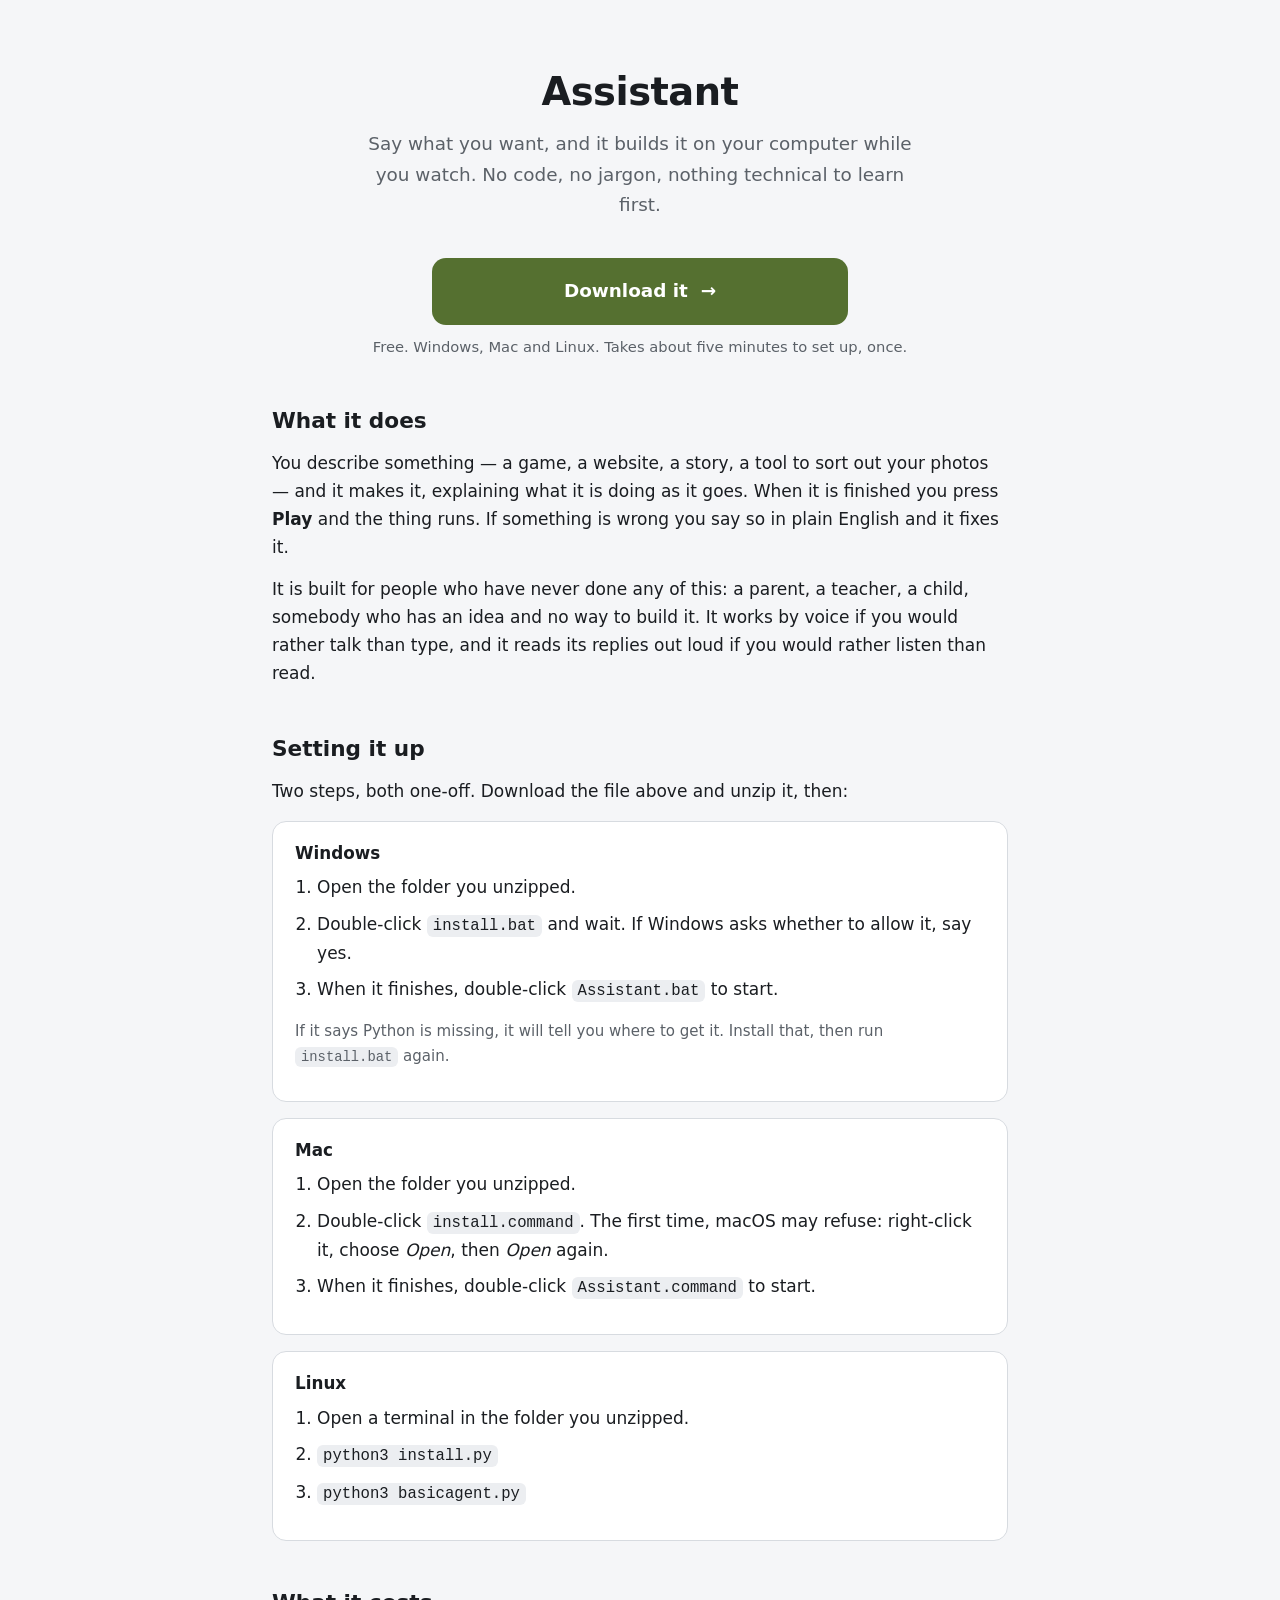
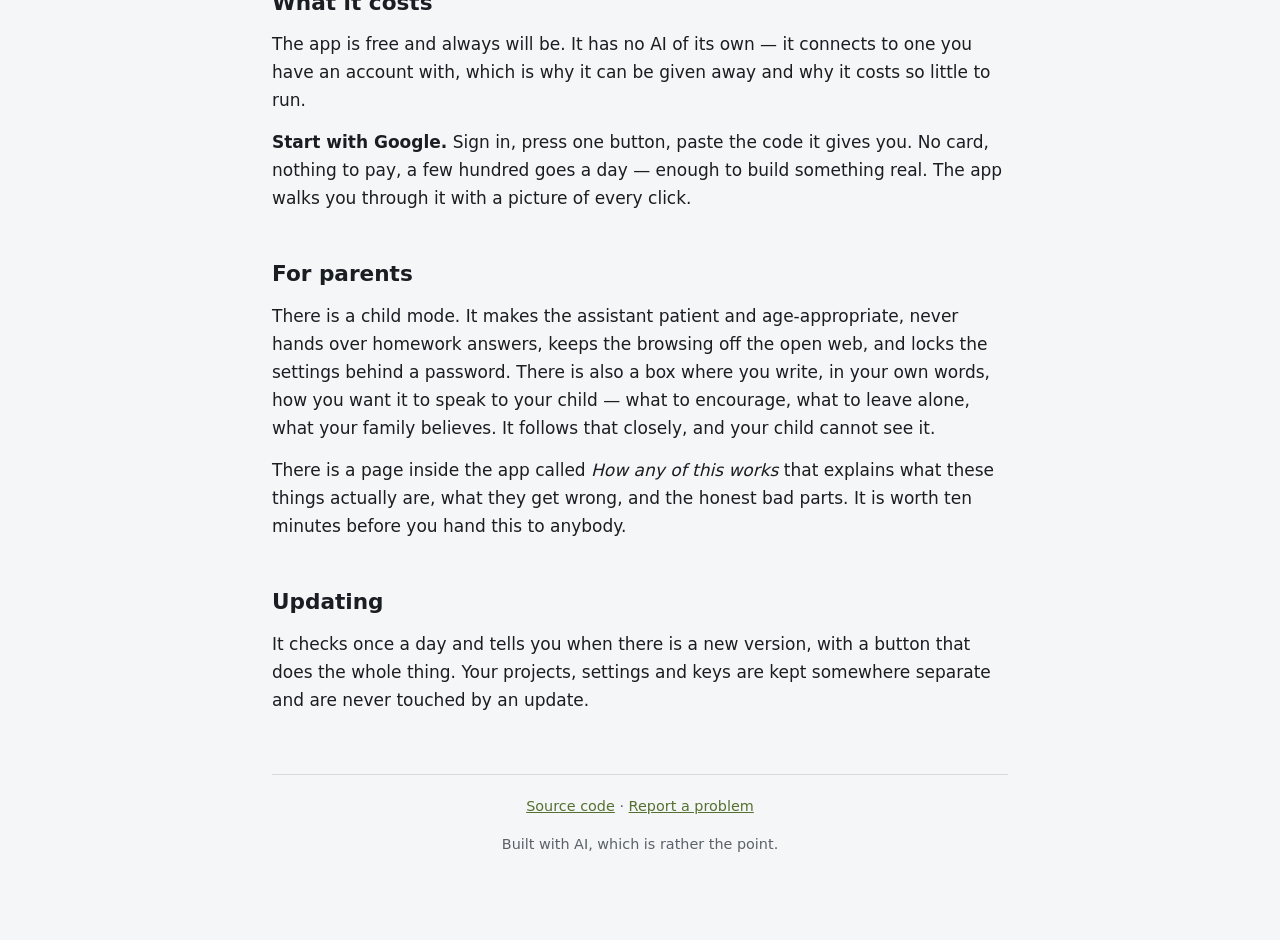
==== docs/index.html @ 83207777 "A release pipeline, and an update anybody can do You are about to hand this to families who cannot d" ====
<!doctype html>
<html lang="en">
<head>
<meta charset="utf-8">
<meta name="viewport" content="width=device-width, initial-scale=1">
<title>Assistant — build things by asking</title>
<meta name="description" content="Describe what you want and an AI builds it on your computer. Free to start, made for people who have never written code.">
<style>
  /* One file, no build step, nothing fetched from anywhere else. This page has
     to work on a school laptop behind a filter and on a phone in a car park. */
  :root {
    --bg: #17191c; --card: #22252a; --text: #e8eaed; --dim: #a2a9b0;
    --accent: #9cb24b; --edge: #3a3f46;
  }
  * { box-sizing: border-box; }
  body {
    margin: 0; padding: 0 20px 80px;
    background: var(--bg); color: var(--text);
    font: 17px/1.65 system-ui, -apple-system, "Segoe UI", Roboto, sans-serif;
  }
  .wrap { max-width: 46rem; margin: 0 auto; }
  header { padding: 60px 0 10px; text-align: center; }
  h1 { margin: 0 0 6px; font-size: 2.4rem; letter-spacing: -0.5px; }
  .tag { margin: 0 auto; max-width: 34rem; color: var(--dim); font-size: 1.15rem; }
  h2 { margin: 44px 0 10px; font-size: 1.35rem; }
  h3 { margin: 22px 0 6px; font-size: 1.05rem; }
  p { margin: 0 0 14px; }
  ol, ul { margin: 0 0 14px; padding-left: 1.3em; }
  li { margin-bottom: 8px; }
  a { color: var(--accent); }
  .get {
    display: block; margin: 28px auto 10px; max-width: 26rem;
    padding: 18px 24px; border-radius: 14px;
    background: var(--accent); color: #17191c;
    font-size: 1.15rem; font-weight: 700; text-align: center; text-decoration: none;
  }
  .get:hover { filter: brightness(1.08); }
  .under { text-align: center; color: var(--dim); font-size: 0.92rem; }
  .card {
    margin: 16px 0; padding: 18px 22px;
    border: 1px solid var(--edge); border-radius: 14px; background: var(--card);
  }
  .card h3 { margin-top: 0; }
  code {
    padding: 2px 6px; border-radius: 6px;
    background: #14161a; font-size: 0.92em;
  }
  .quiet { color: var(--dim); font-size: 0.94rem; }
  footer { margin-top: 60px; padding-top: 20px; border-top: 1px solid var(--edge);
           color: var(--dim); font-size: 0.9rem; text-align: center; }
  @media (prefers-color-scheme: light) {
    :root { --bg: #f5f6f8; --card: #fff; --text: #1a1d21; --dim: #5b6168;
            --accent: #557030; --edge: #d7dbe0; }
    .get { color: #fff; }
    code { background: #eceef1; }
  }
</style>
</head>
<body>
<div class="wrap">

<header>
  <h1>Assistant</h1>
  <p class="tag">Say what you want, and it builds it on your computer while you
  watch. No code, no jargon, nothing technical to learn first.</p>
</header>

<a class="get" href="https://github.com/Tristan367/basicagent/releases/latest">
  Download it &nbsp;&rarr;
</a>
<p class="under">Free. Windows, Mac and Linux. Takes about five minutes to set up,
once.</p>

<h2>What it does</h2>
<p>You describe something — a game, a website, a story, a tool to sort out your
photos — and it makes it, explaining what it is doing as it goes. When it is
finished you press <strong>Play</strong> and the thing runs. If something is
wrong you say so in plain English and it fixes it.</p>
<p>It is built for people who have never done any of this: a parent, a teacher,
a child, somebody who has an idea and no way to build it. It works by voice if
you would rather talk than type, and it reads its replies out loud if you would
rather listen than read.</p>

<h2>Setting it up</h2>
<p>Two steps, both one-off. Download the file above and unzip it, then:</p>

<div class="card">
  <h3>Windows</h3>
  <ol>
    <li>Open the folder you unzipped.</li>
    <li>Double-click <code>install.bat</code> and wait. If Windows asks whether
      to allow it, say yes.</li>
    <li>When it finishes, double-click <code>Assistant.bat</code> to start.</li>
  </ol>
  <p class="quiet">If it says Python is missing, it will tell you where to get
  it. Install that, then run <code>install.bat</code> again.</p>
</div>

<div class="card">
  <h3>Mac</h3>
  <ol>
    <li>Open the folder you unzipped.</li>
    <li>Double-click <code>install.command</code>. The first time, macOS may
      refuse: right-click it, choose <em>Open</em>, then <em>Open</em> again.</li>
    <li>When it finishes, double-click <code>Assistant.command</code> to start.</li>
  </ol>
</div>

<div class="card">
  <h3>Linux</h3>
  <ol>
    <li>Open a terminal in the folder you unzipped.</li>
    <li><code>python3 install.py</code></li>
    <li><code>python3 basicagent.py</code></li>
  </ol>
</div>

<h2>What it costs</h2>
<p>The app is free and always will be. It has no AI of its own — it connects to
one you have an account with, which is why it can be given away and why it costs
so little to run.</p>
<p><strong>Start with Google.</strong> Sign in, press one button, paste the code
it gives you. No card, nothing to pay, a few hundred goes a day — enough to
build something real. The app walks you through it with a picture of every
click.</p>

<h2>For parents</h2>
<p>There is a child mode. It makes the assistant patient and age-appropriate,
never hands over homework answers, keeps the browsing off the open web, and
locks the settings behind a password. There is also a box where you write, in
your own words, how you want it to speak to your child — what to encourage,
what to leave alone, what your family believes. It follows that closely, and
your child cannot see it.</p>
<p>There is a page inside the app called <em>How any of this works</em> that
explains what these things actually are, what they get wrong, and the honest
bad parts. It is worth ten minutes before you hand this to anybody.</p>

<h2>Updating</h2>
<p>It checks once a day and tells you when there is a new version, with a button
that does the whole thing. Your projects, settings and keys are kept somewhere
separate and are never touched by an update.</p>

<footer>
  <p><a href="https://github.com/Tristan367/basicagent">Source code</a> ·
     <a href="https://github.com/Tristan367/basicagent/issues">Report a problem</a></p>
  <p>Built with AI, which is rather the point.</p>
</footer>

</div>
</body>
</html>
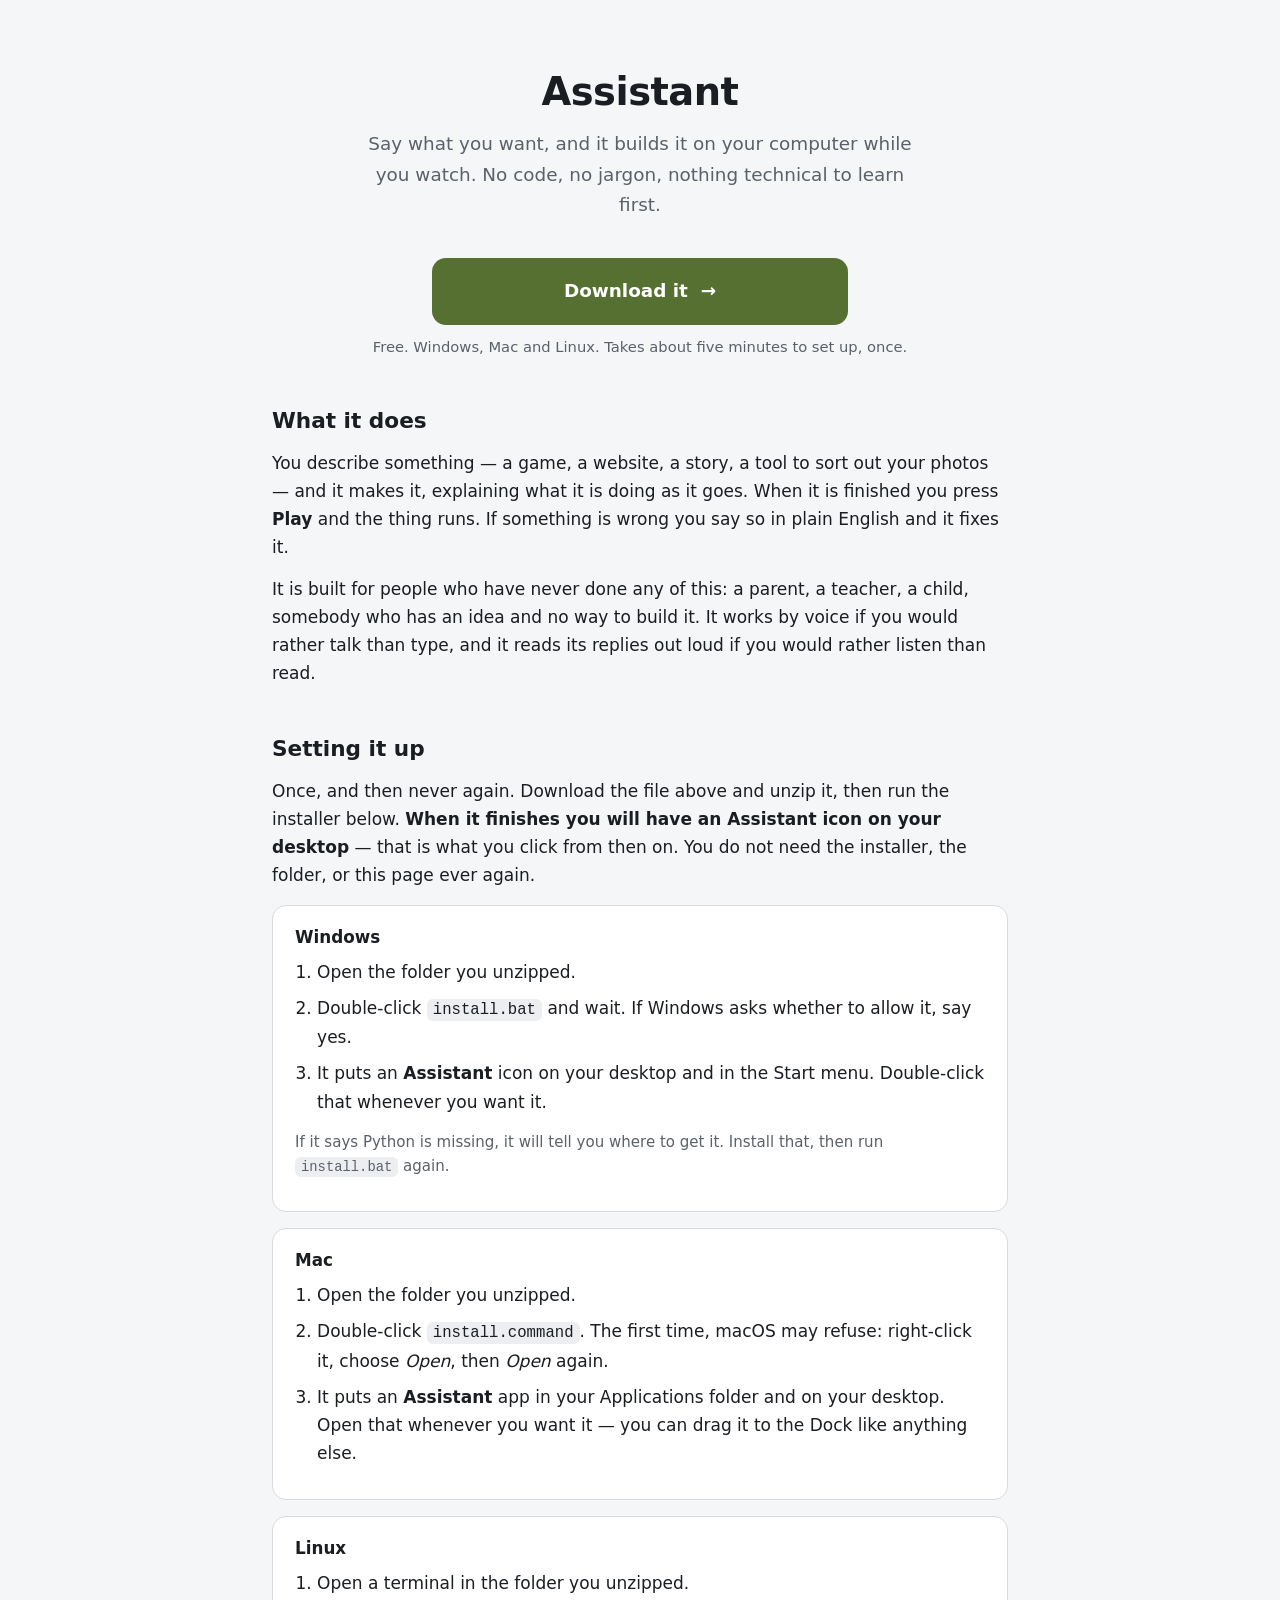
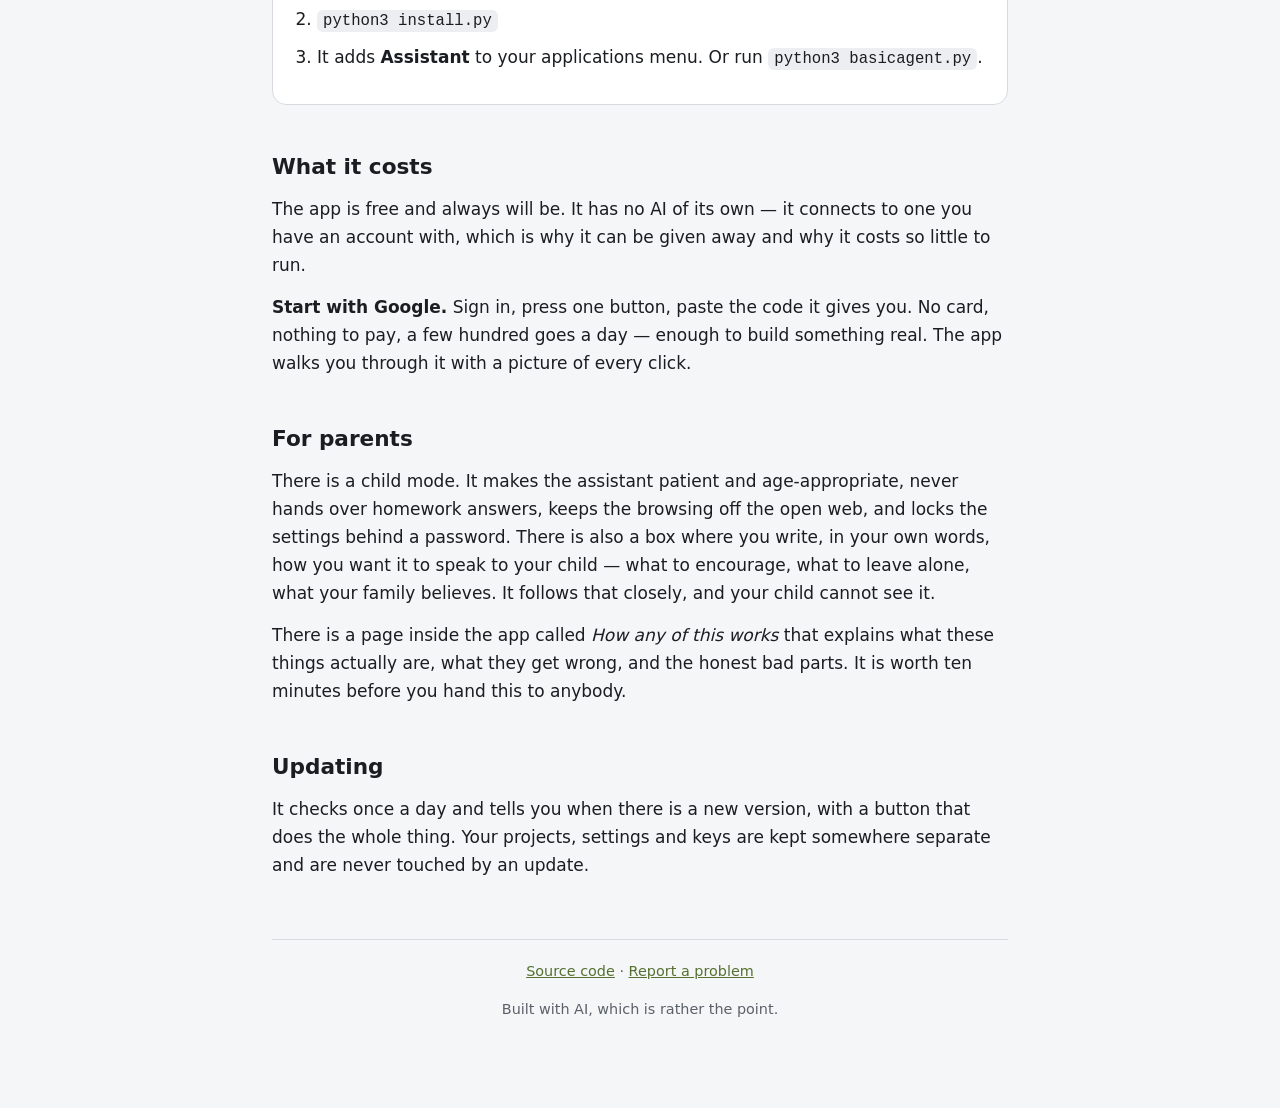
==== commit 8c4f3bf4: "Something to click, and Enter on Talk actually talks Enter on the microphone button submitted the fo" ====
--- a/docs/index.html
+++ b/docs/index.html
@@ -82,7 +82,10 @@
 rather listen than read.</p>
 
 <h2>Setting it up</h2>
-<p>Two steps, both one-off. Download the file above and unzip it, then:</p>
+<p>Once, and then never again. Download the file above and unzip it, then run
+the installer below. <strong>When it finishes you will have an Assistant icon on
+your desktop</strong> — that is what you click from then on. You do not need the
+installer, the folder, or this page ever again.</p>
 
 <div class="card">
   <h3>Windows</h3>
@@ -90,7 +93,8 @@
     <li>Open the folder you unzipped.</li>
     <li>Double-click <code>install.bat</code> and wait. If Windows asks whether
       to allow it, say yes.</li>
-    <li>When it finishes, double-click <code>Assistant.bat</code> to start.</li>
+    <li>It puts an <strong>Assistant</strong> icon on your desktop and in the
+      Start menu. Double-click that whenever you want it.</li>
   </ol>
   <p class="quiet">If it says Python is missing, it will tell you where to get
   it. Install that, then run <code>install.bat</code> again.</p>
@@ -102,7 +106,9 @@
     <li>Open the folder you unzipped.</li>
     <li>Double-click <code>install.command</code>. The first time, macOS may
       refuse: right-click it, choose <em>Open</em>, then <em>Open</em> again.</li>
-    <li>When it finishes, double-click <code>Assistant.command</code> to start.</li>
+    <li>It puts an <strong>Assistant</strong> app in your Applications folder
+      and on your desktop. Open that whenever you want it — you can drag it to
+      the Dock like anything else.</li>
   </ol>
 </div>
 
@@ -111,7 +117,8 @@
   <ol>
     <li>Open a terminal in the folder you unzipped.</li>
     <li><code>python3 install.py</code></li>
-    <li><code>python3 basicagent.py</code></li>
+    <li>It adds <strong>Assistant</strong> to your applications menu. Or run
+      <code>python3 basicagent.py</code>.</li>
   </ol>
 </div>
 
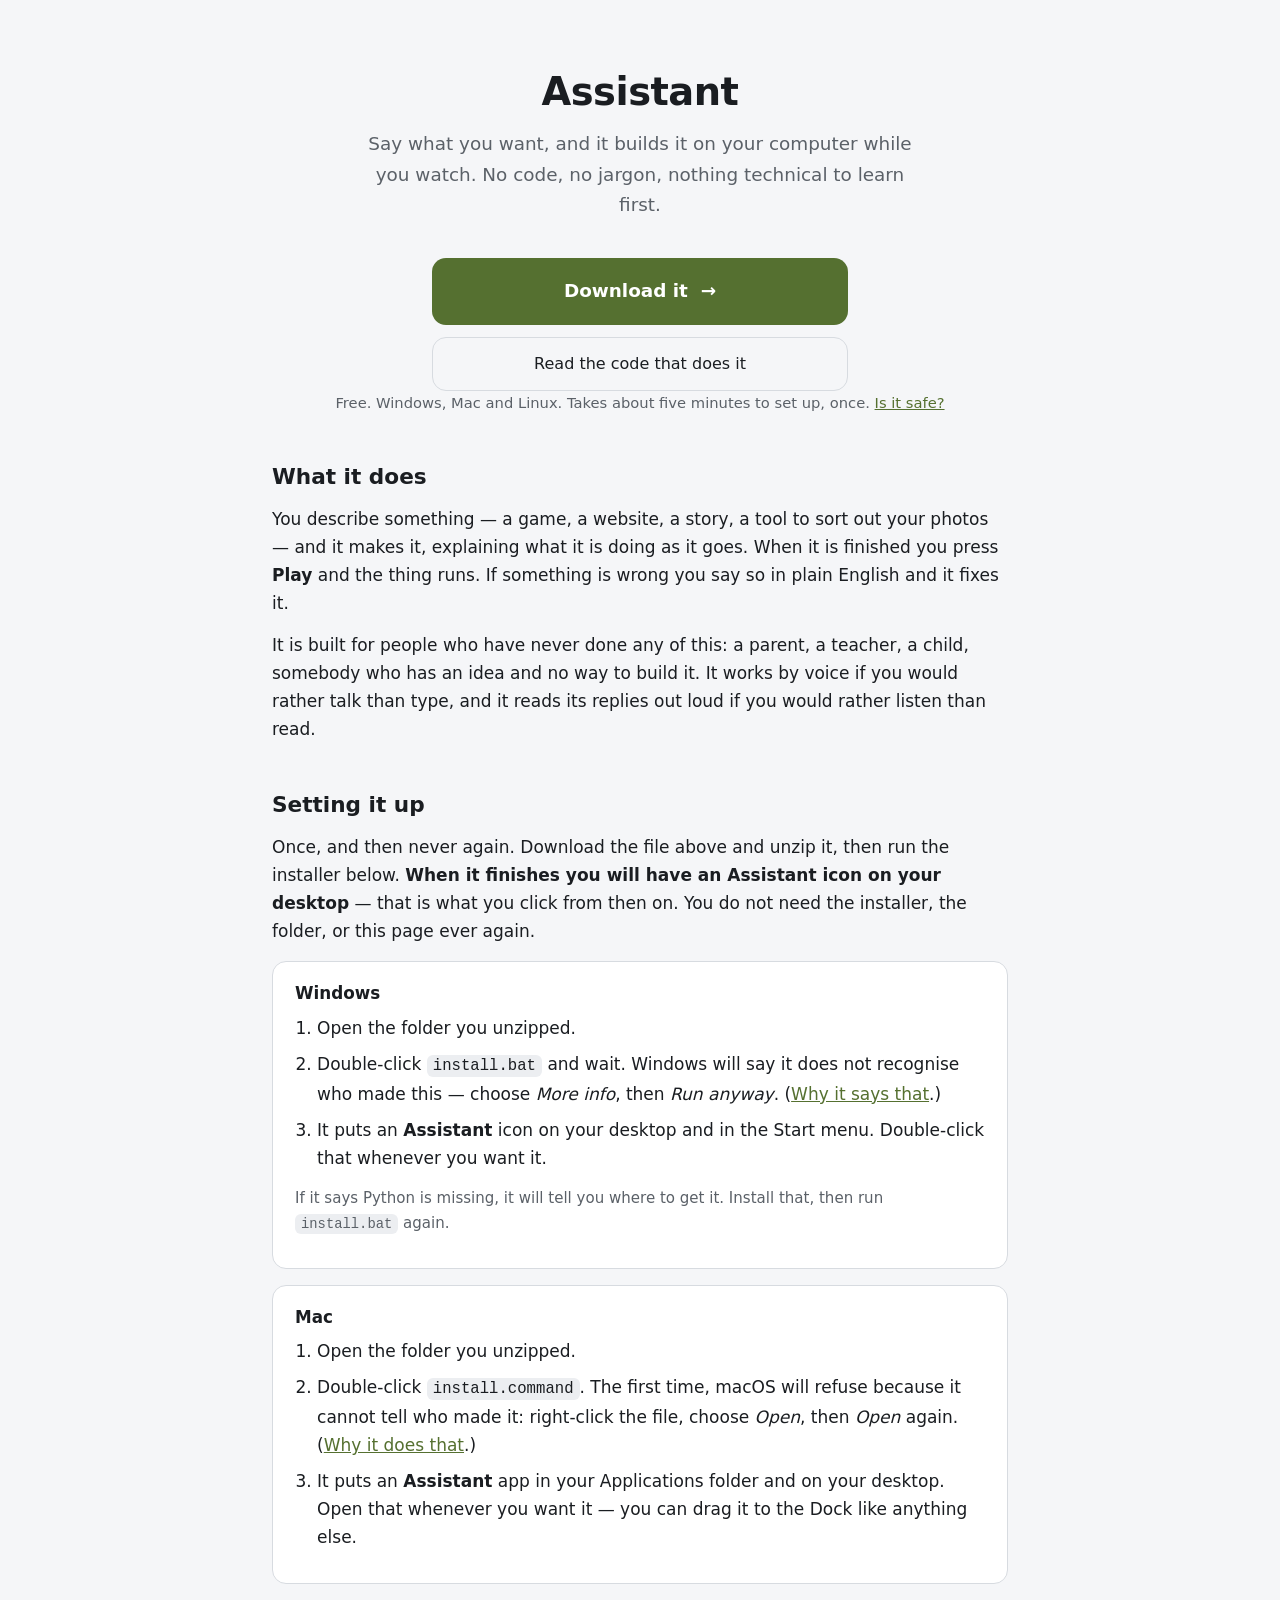
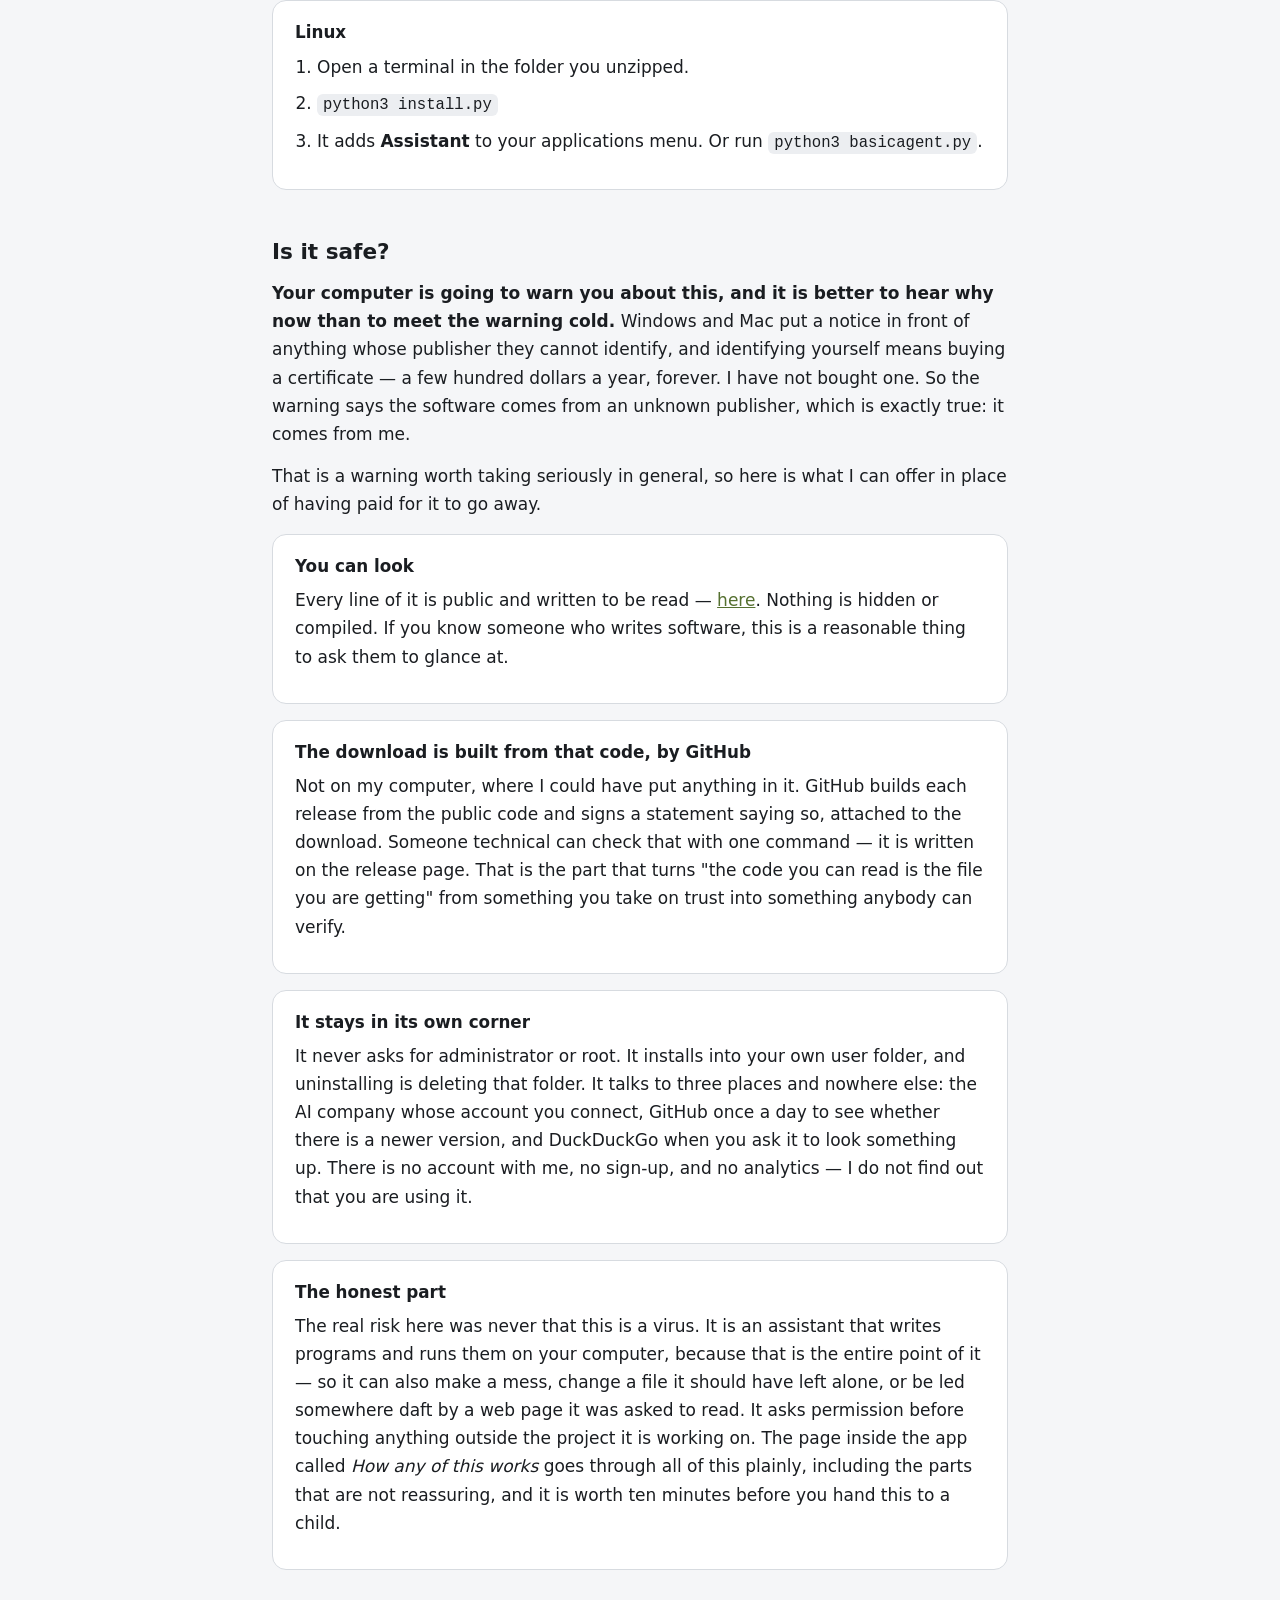
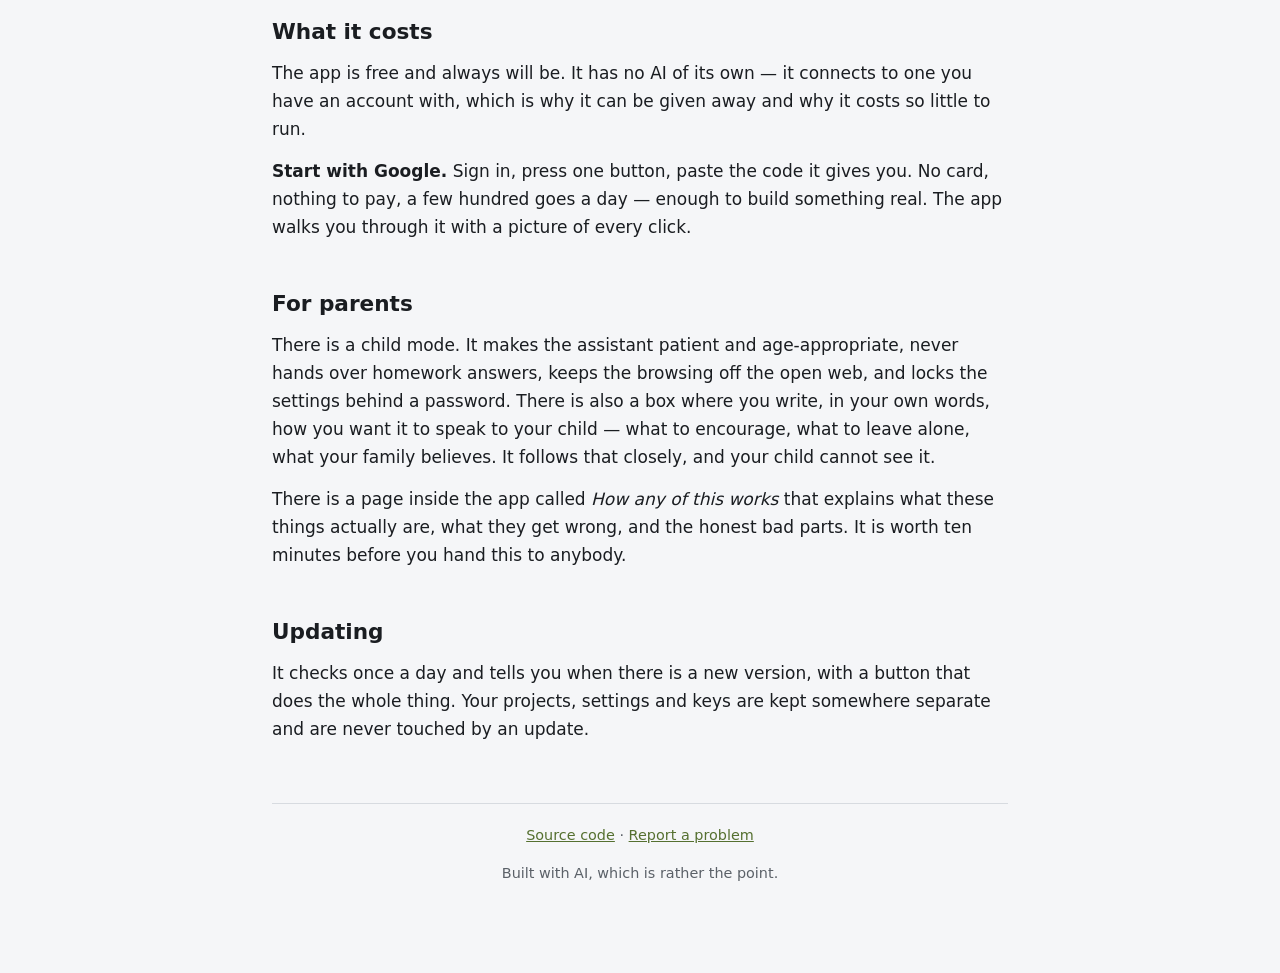
==== commit 7509b60e: "A way to check that the download is the code The download page now offers the source beside the down" ====
--- a/docs/index.html
+++ b/docs/index.html
@@ -35,6 +35,13 @@
     font-size: 1.15rem; font-weight: 700; text-align: center; text-decoration: none;
   }
   .get:hover { filter: brightness(1.08); }
+  .also {
+    display: block; margin: 12px auto 0; max-width: 26rem;
+    padding: 13px 24px; border-radius: 14px;
+    border: 1px solid var(--edge); background: none; color: var(--text);
+    font-size: 1rem; text-align: center; text-decoration: none;
+  }
+  .also:hover { border-color: var(--accent); }
   .under { text-align: center; color: var(--dim); font-size: 0.92rem; }
   .card {
     margin: 16px 0; padding: 18px 22px;
@@ -68,8 +75,11 @@
 <a class="get" href="https://github.com/Tristan367/basicagent/releases/latest">
   Download it &nbsp;&rarr;
 </a>
+<a class="also" href="https://github.com/Tristan367/basicagent">
+  Read the code that does it
+</a>
 <p class="under">Free. Windows, Mac and Linux. Takes about five minutes to set up,
-once.</p>
+once. <a href="#safe">Is it safe?</a></p>
 
 <h2>What it does</h2>
 <p>You describe something — a game, a website, a story, a tool to sort out your
@@ -91,8 +101,9 @@
   <h3>Windows</h3>
   <ol>
     <li>Open the folder you unzipped.</li>
-    <li>Double-click <code>install.bat</code> and wait. If Windows asks whether
-      to allow it, say yes.</li>
+    <li>Double-click <code>install.bat</code> and wait. Windows will say it does
+      not recognise who made this — choose <em>More info</em>, then <em>Run
+      anyway</em>. (<a href="#safe">Why it says that</a>.)</li>
     <li>It puts an <strong>Assistant</strong> icon on your desktop and in the
       Start menu. Double-click that whenever you want it.</li>
   </ol>
@@ -104,8 +115,10 @@
   <h3>Mac</h3>
   <ol>
     <li>Open the folder you unzipped.</li>
-    <li>Double-click <code>install.command</code>. The first time, macOS may
-      refuse: right-click it, choose <em>Open</em>, then <em>Open</em> again.</li>
+    <li>Double-click <code>install.command</code>. The first time, macOS will
+      refuse because it cannot tell who made it: right-click the file, choose
+      <em>Open</em>, then <em>Open</em> again. (<a href="#safe">Why it does
+      that</a>.)</li>
     <li>It puts an <strong>Assistant</strong> app in your Applications folder
       and on your desktop. Open that whenever you want it — you can drag it to
       the Dock like anything else.</li>
@@ -120,6 +133,56 @@
     <li>It adds <strong>Assistant</strong> to your applications menu. Or run
       <code>python3 basicagent.py</code>.</li>
   </ol>
+</div>
+
+<h2 id="safe">Is it safe?</h2>
+<p><strong>Your computer is going to warn you about this, and it is better to
+hear why now than to meet the warning cold.</strong> Windows and Mac put a
+notice in front of anything whose publisher they cannot identify, and
+identifying yourself means buying a certificate — a few hundred dollars a year,
+forever. I have not bought one. So the warning says the software comes from an
+unknown publisher, which is exactly true: it comes from me.</p>
+<p>That is a warning worth taking seriously in general, so here is what I can
+offer in place of having paid for it to go away.</p>
+
+<div class="card">
+  <h3>You can look</h3>
+  <p>Every line of it is public and written to be read —
+  <a href="https://github.com/Tristan367/basicagent">here</a>. Nothing is
+  hidden or compiled. If you know someone who writes software, this is a
+  reasonable thing to ask them to glance at.</p>
+</div>
+
+<div class="card">
+  <h3>The download is built from that code, by GitHub</h3>
+  <p>Not on my computer, where I could have put anything in it. GitHub builds
+  each release from the public code and signs a statement saying so, attached
+  to the download. Someone technical can check that with one command — it is
+  written on the release page. That is the part that turns "the code you can
+  read is the file you are getting" from something you take on trust into
+  something anybody can verify.</p>
+</div>
+
+<div class="card">
+  <h3>It stays in its own corner</h3>
+  <p>It never asks for administrator or root. It installs into your own user
+  folder, and uninstalling is deleting that folder. It talks to three places
+  and nowhere else: the AI company whose account you connect, GitHub once a day
+  to see whether there is a newer version, and DuckDuckGo when you ask it to
+  look something up. There is no account with me, no sign-up, and no
+  analytics — I do not find out that you are using it.</p>
+</div>
+
+<div class="card">
+  <h3>The honest part</h3>
+  <p>The real risk here was never that this is a virus. It is an assistant that
+  writes programs and runs them on your computer, because that is the entire
+  point of it — so it can also make a mess, change a file it should have left
+  alone, or be led somewhere daft by a web page it was asked to read. It asks
+  permission before touching anything outside the project it is working on. The
+  page inside the app called <em>How any of this works</em> goes through all of
+  this plainly, including the parts that are not reassuring, and it is worth ten
+  minutes before you hand this to a child.</p>
 </div>
 
 <h2>What it costs</h2>
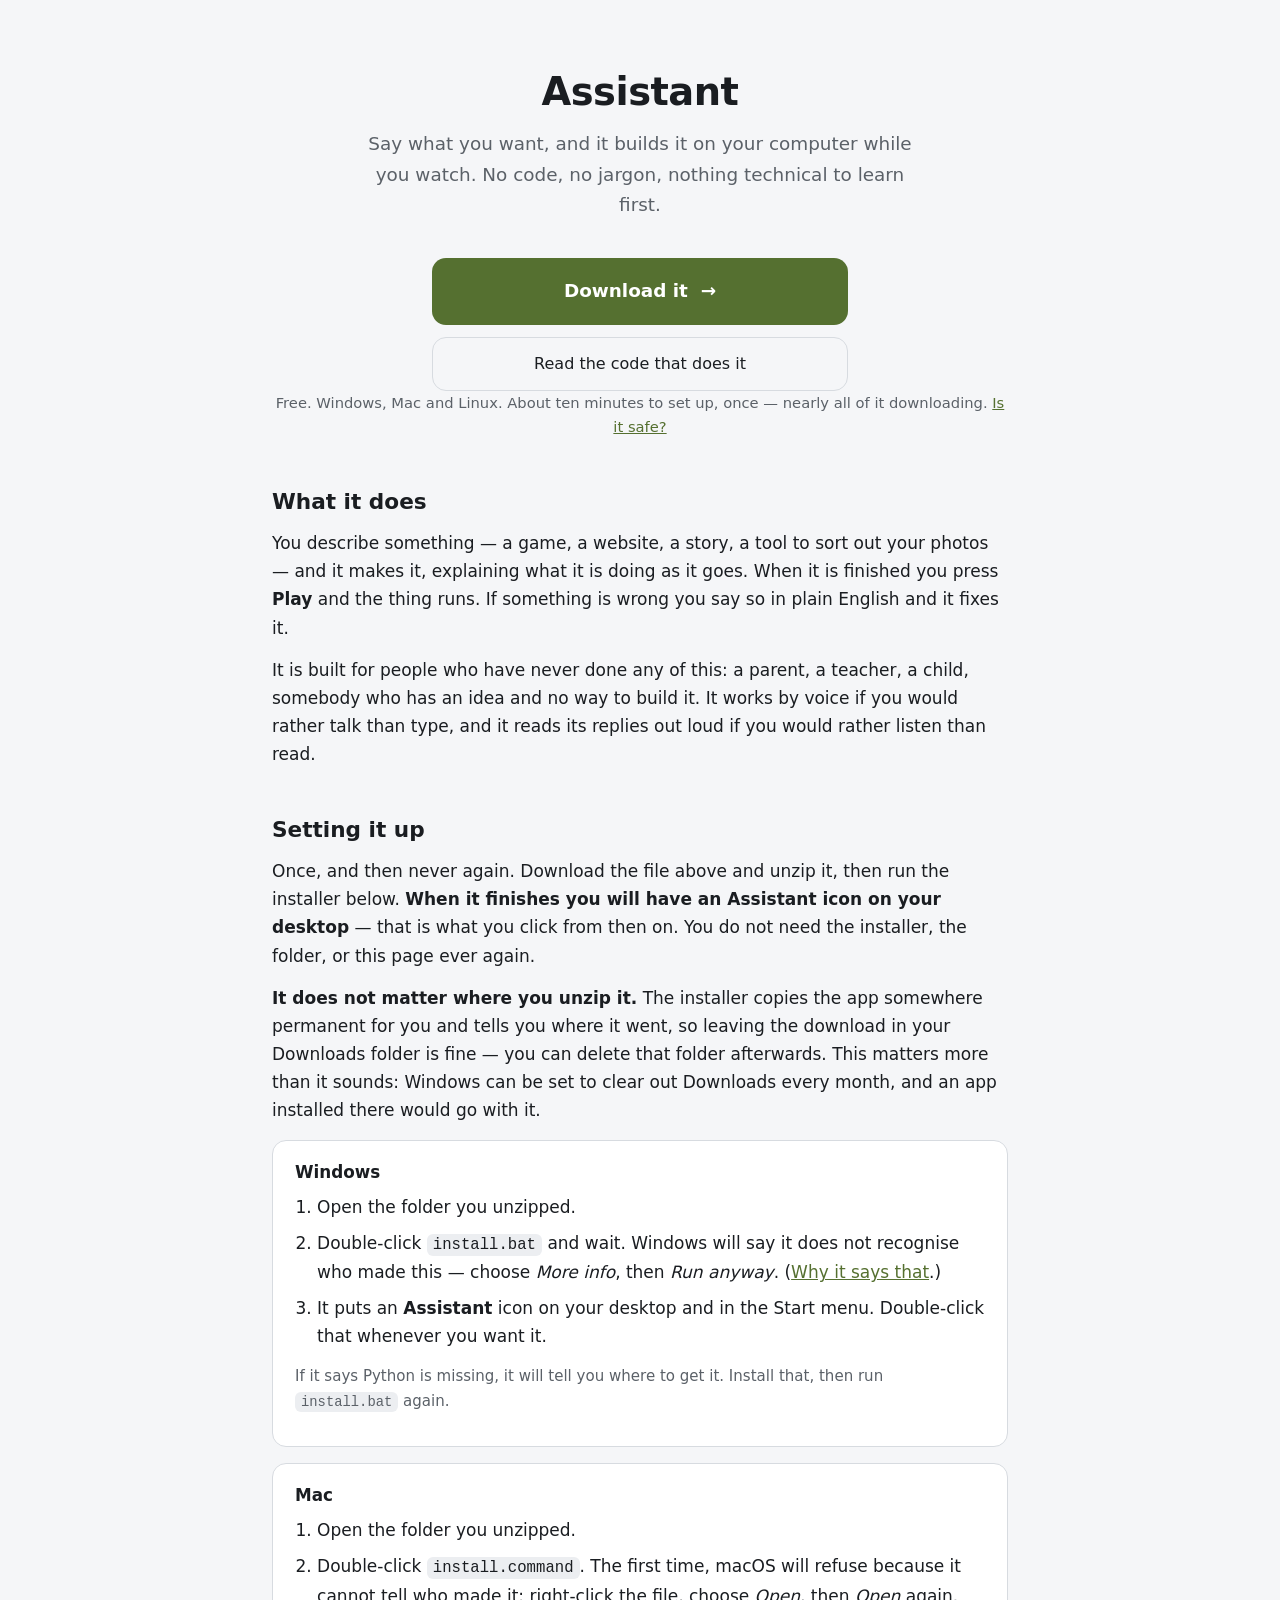
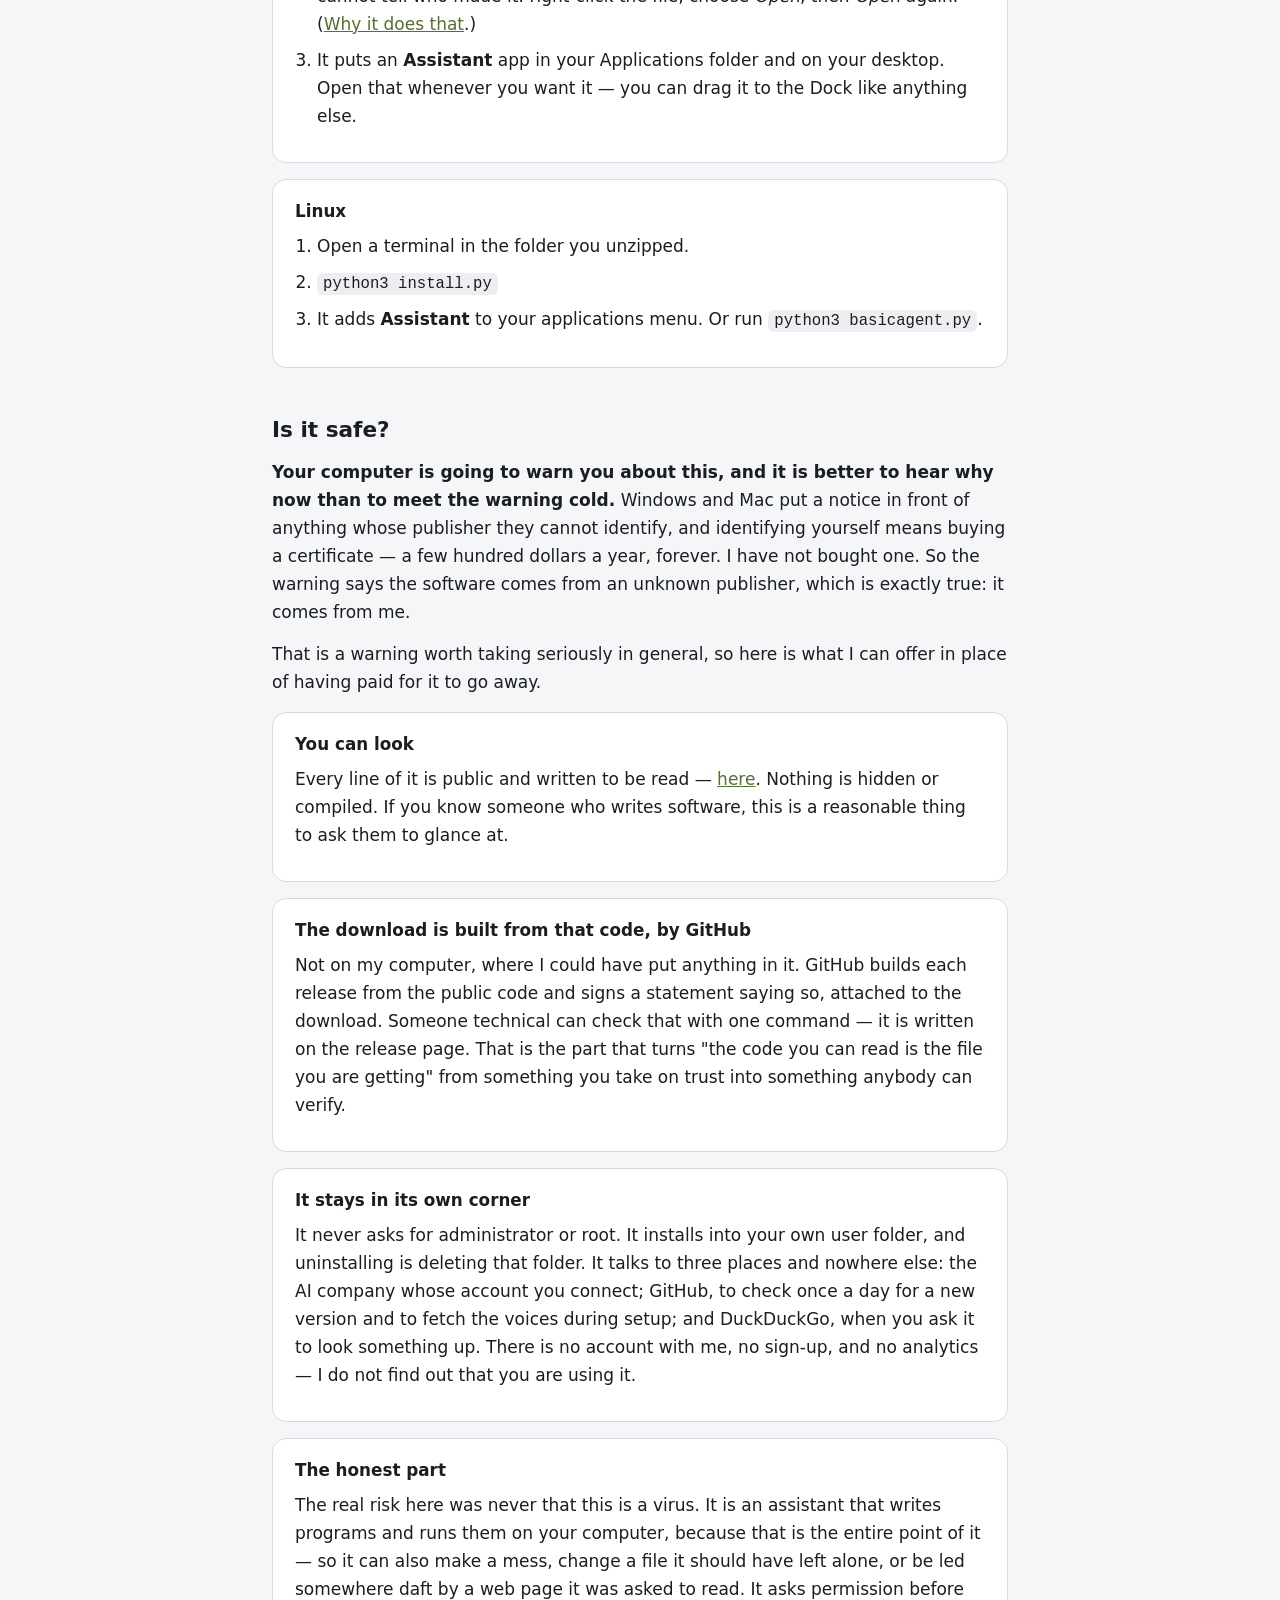
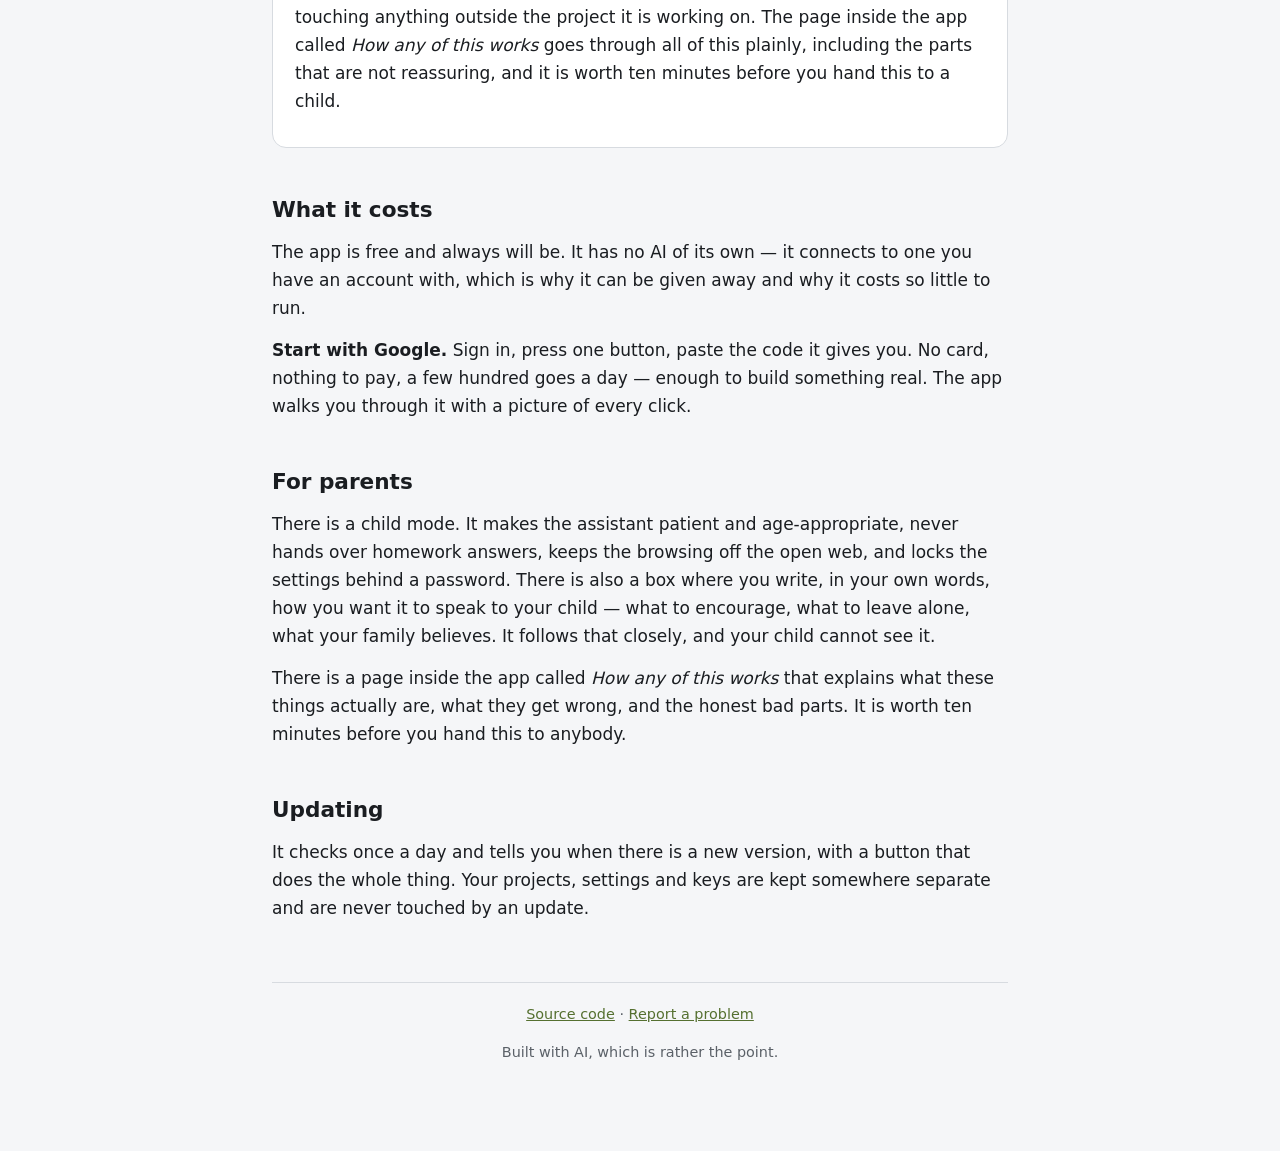
==== commit 324303bc: "Install somewhere it will still be next month Three things a real install on a real Windows machine " ====
--- a/docs/index.html
+++ b/docs/index.html
@@ -78,8 +78,8 @@
 <a class="also" href="https://github.com/Tristan367/basicagent">
   Read the code that does it
 </a>
-<p class="under">Free. Windows, Mac and Linux. Takes about five minutes to set up,
-once. <a href="#safe">Is it safe?</a></p>
+<p class="under">Free. Windows, Mac and Linux. About ten minutes to set up, once
+— nearly all of it downloading. <a href="#safe">Is it safe?</a></p>
 
 <h2>What it does</h2>
 <p>You describe something — a game, a website, a story, a tool to sort out your
@@ -96,6 +96,11 @@
 the installer below. <strong>When it finishes you will have an Assistant icon on
 your desktop</strong> — that is what you click from then on. You do not need the
 installer, the folder, or this page ever again.</p>
+<p><strong>It does not matter where you unzip it.</strong> The installer copies
+the app somewhere permanent for you and tells you where it went, so leaving the
+download in your Downloads folder is fine — you can delete that folder
+afterwards. This matters more than it sounds: Windows can be set to clear out
+Downloads every month, and an app installed there would go with it.</p>
 
 <div class="card">
   <h3>Windows</h3>
@@ -167,10 +172,11 @@
   <h3>It stays in its own corner</h3>
   <p>It never asks for administrator or root. It installs into your own user
   folder, and uninstalling is deleting that folder. It talks to three places
-  and nowhere else: the AI company whose account you connect, GitHub once a day
-  to see whether there is a newer version, and DuckDuckGo when you ask it to
-  look something up. There is no account with me, no sign-up, and no
-  analytics — I do not find out that you are using it.</p>
+  and nowhere else: the AI company whose account you connect; GitHub, to check
+  once a day for a new version and to fetch the voices during setup; and
+  DuckDuckGo, when you ask it to look something up. There is no account with
+  me, no sign-up, and no analytics — I do not find out that you are using
+  it.</p>
 </div>
 
 <div class="card">
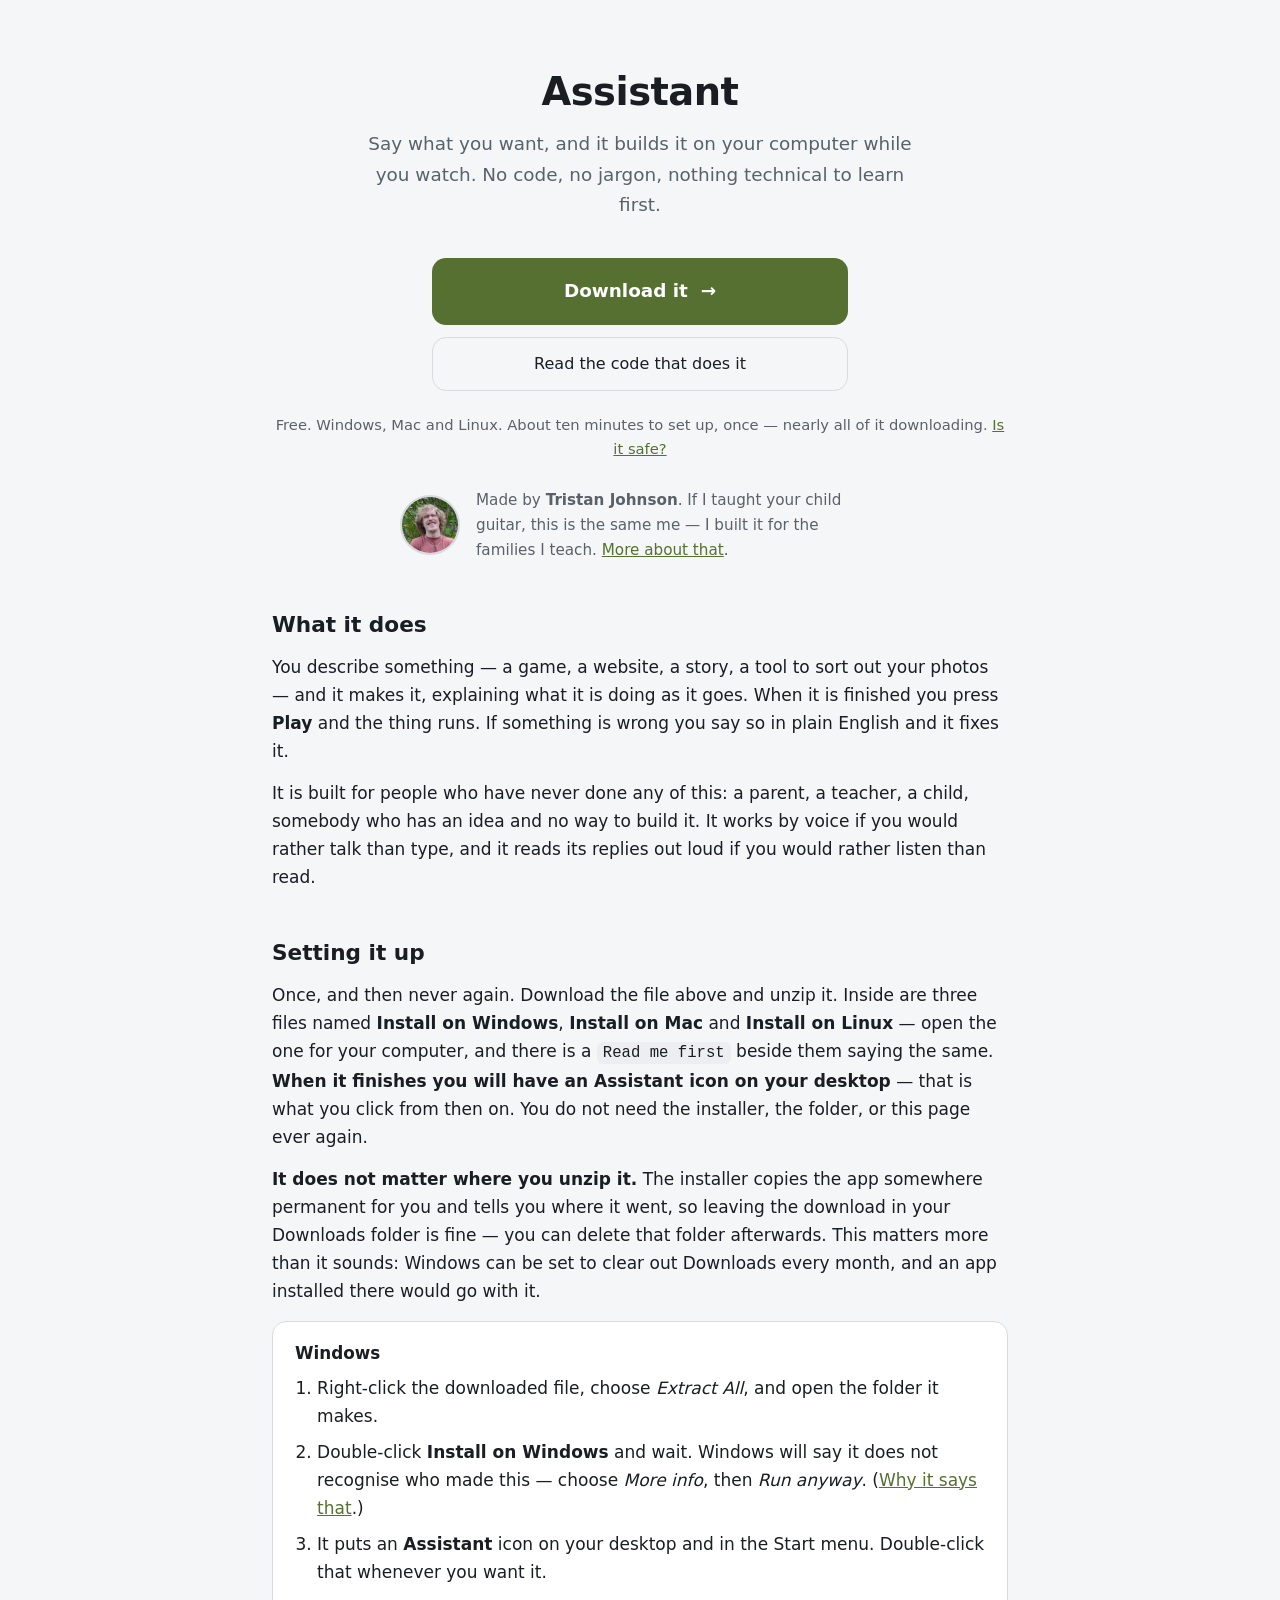
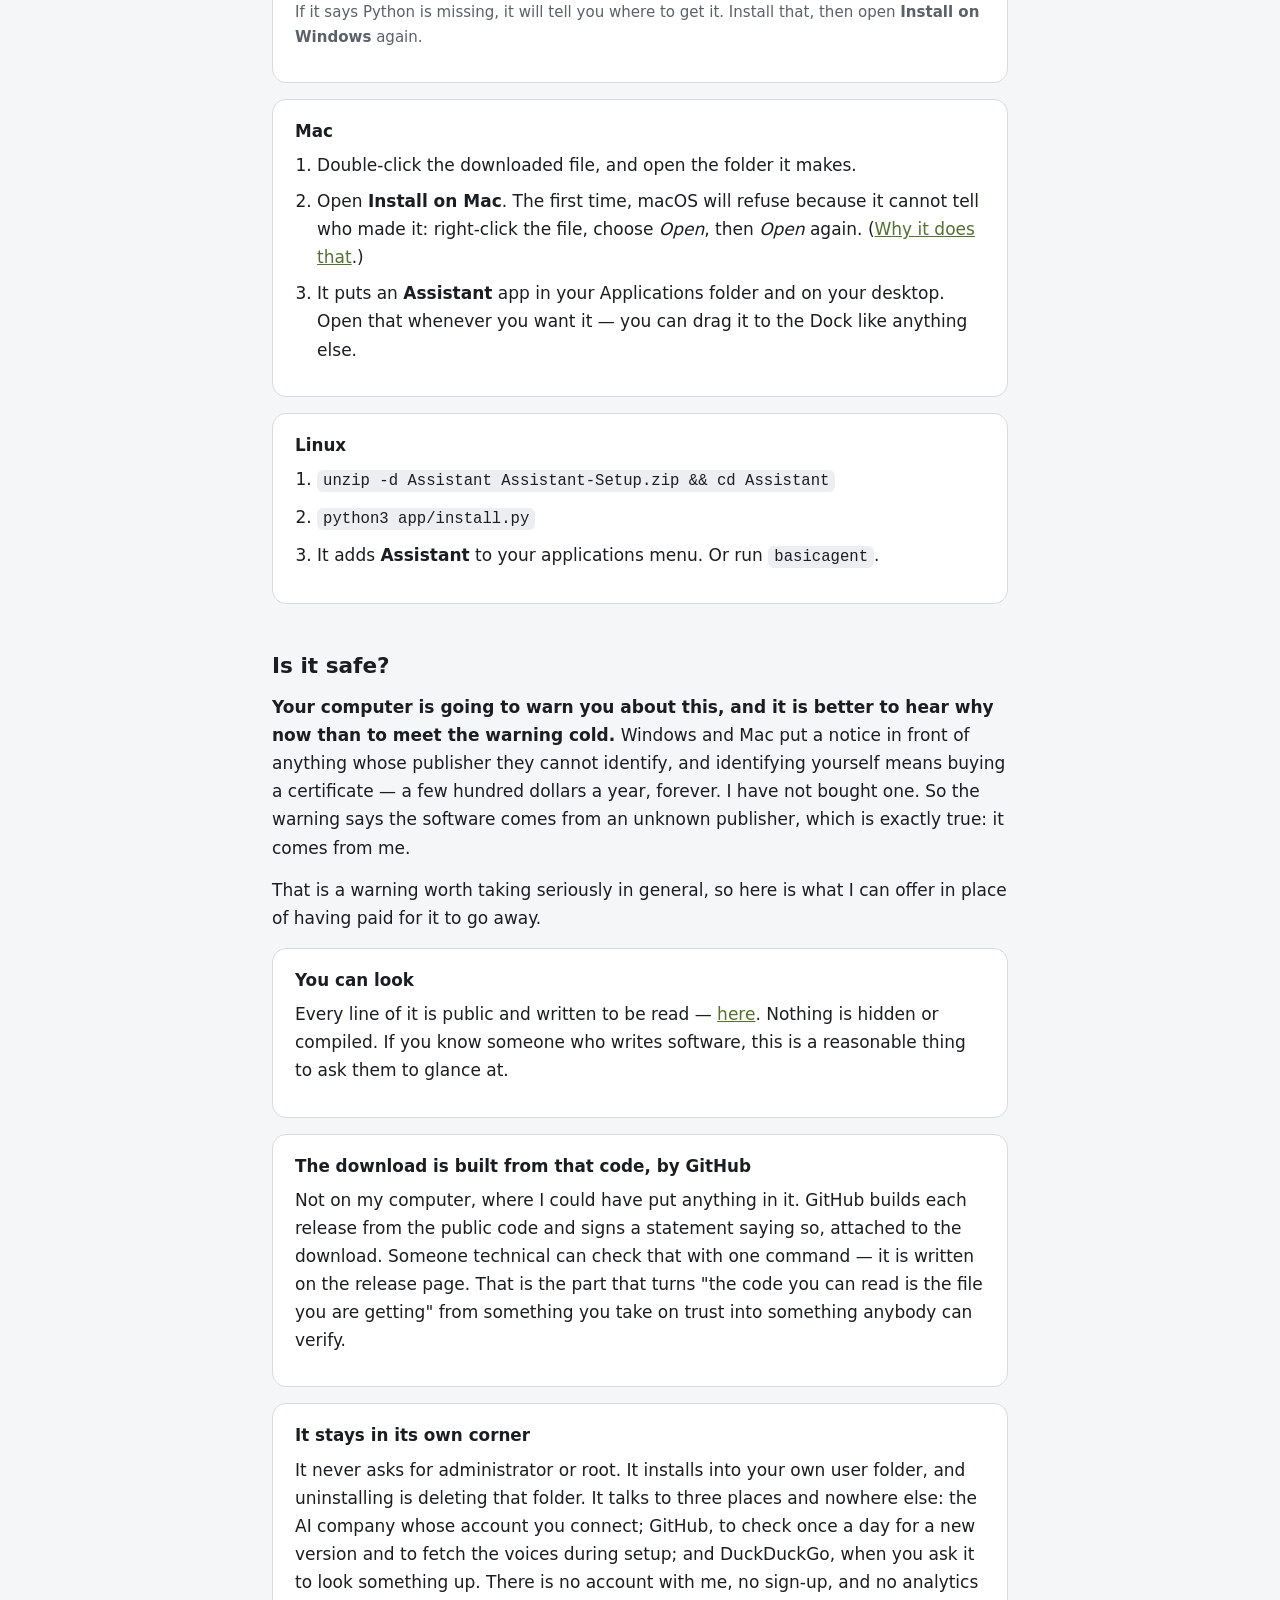
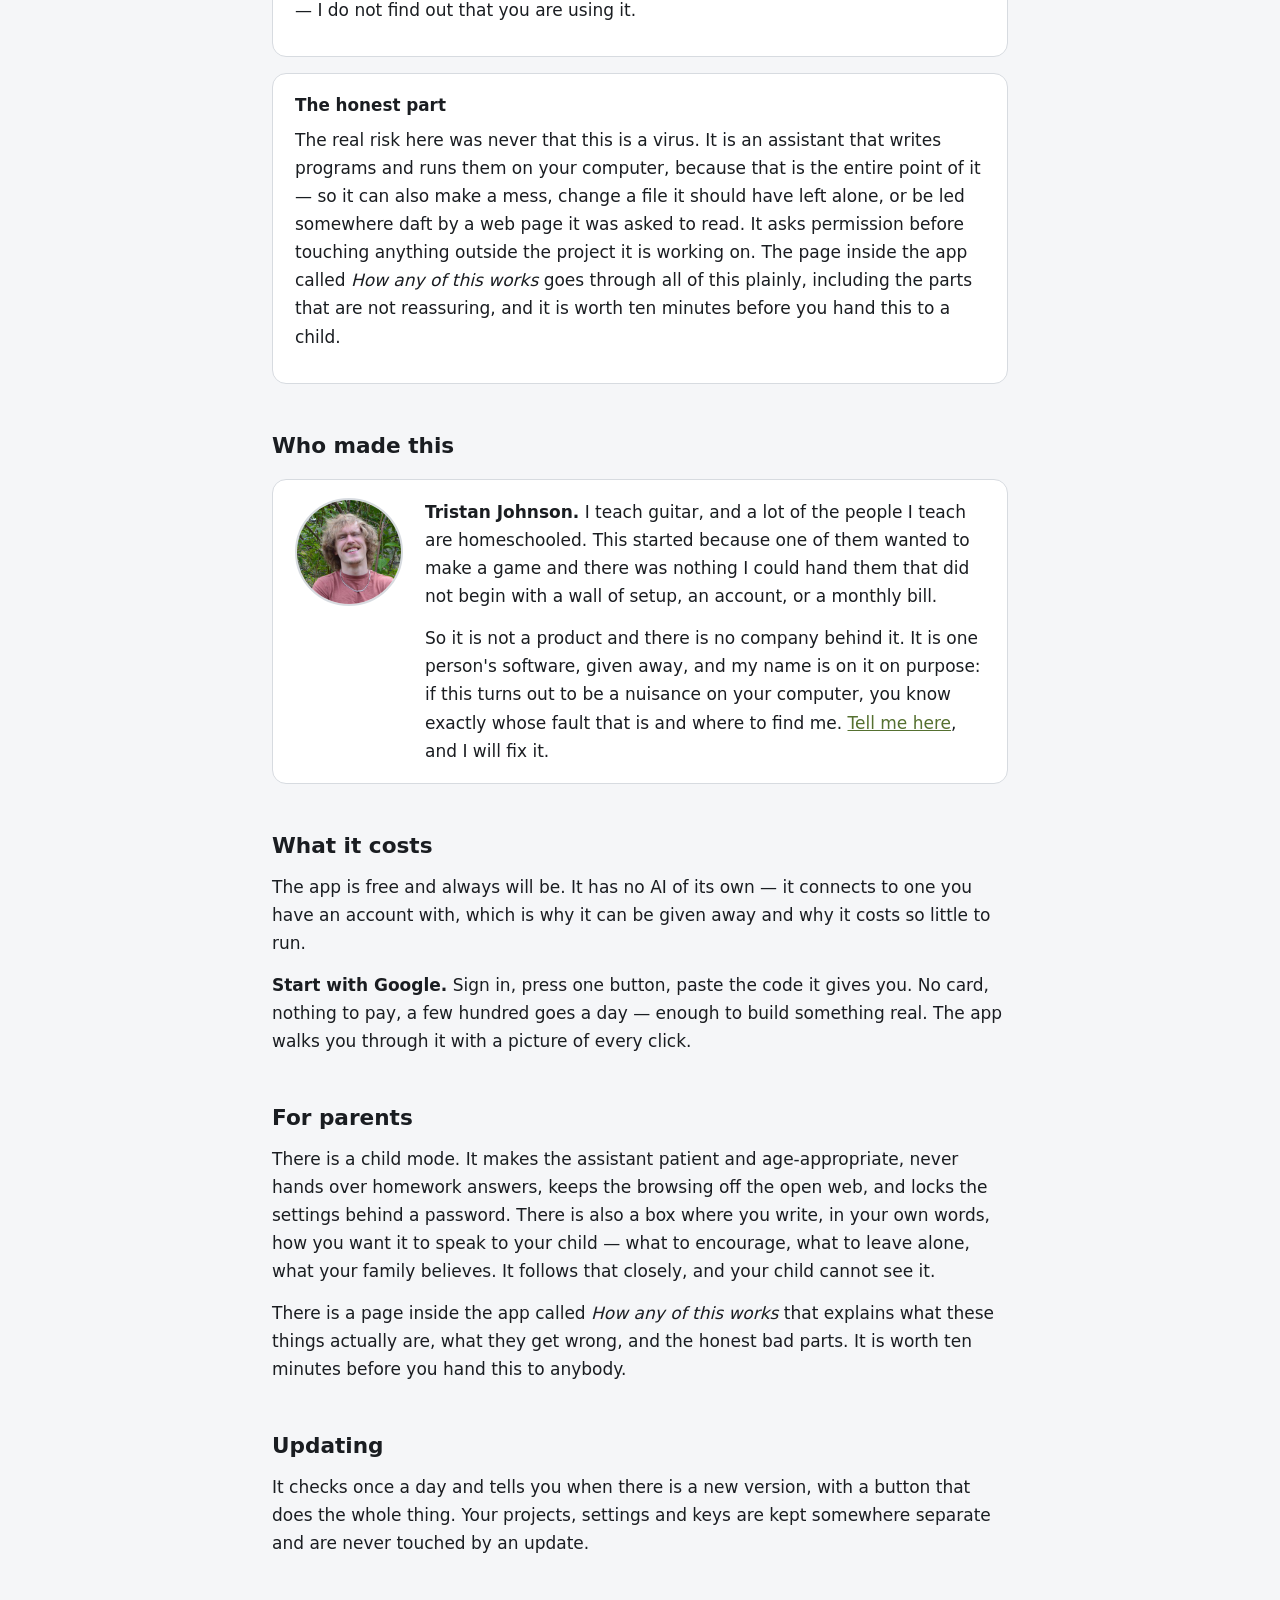
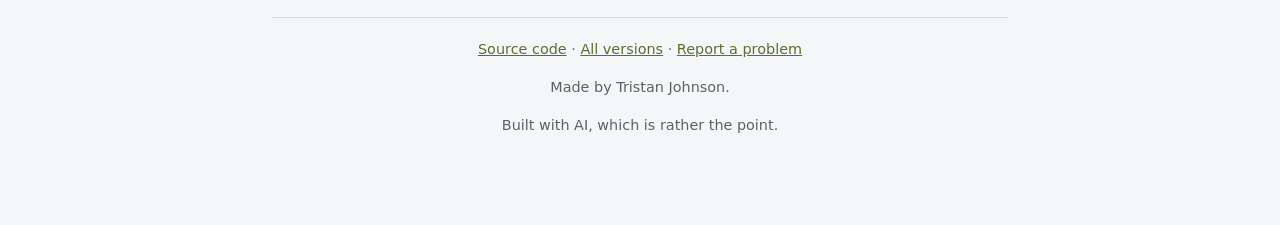
==== commit aecfa92d: "The icon on the desktop did nothing at all `.venv\Scripts\python` with no `.exe`. Windows runs that " ====
--- a/docs/index.html
+++ b/docs/index.html
@@ -42,7 +42,27 @@
     font-size: 1rem; text-align: center; text-decoration: none;
   }
   .also:hover { border-color: var(--accent); }
-  .under { text-align: center; color: var(--dim); font-size: 0.92rem; }
+  /* The button above this is a thing you click; this is a sentence you read.
+     With no gap between them the sentence looked like part of the button. */
+  .under { margin-top: 22px; text-align: center; color: var(--dim);
+           font-size: 0.92rem; }
+  .by {
+    display: flex; gap: 16px; align-items: center;
+    max-width: 30rem; margin: 26px auto 0;
+  }
+  .by p { margin: 0; color: var(--dim); font-size: 0.95rem; }
+  .face {
+    flex: 0 0 auto; width: 60px; height: 60px;
+    border-radius: 50%; object-fit: cover;
+    border: 2px solid var(--edge);
+  }
+  .who { display: flex; gap: 22px; align-items: flex-start; }
+  .who .face { width: 108px; height: 108px; }
+  .who p:last-child { margin-bottom: 0; }
+  @media (max-width: 30rem) {
+    .who { display: block; }
+    .who .face { margin-bottom: 12px; }
+  }
   .card {
     margin: 16px 0; padding: 18px 22px;
     border: 1px solid var(--edge); border-radius: 14px; background: var(--card);
@@ -72,7 +92,7 @@
   watch. No code, no jargon, nothing technical to learn first.</p>
 </header>
 
-<a class="get" href="https://github.com/Tristan367/basicagent/releases/latest">
+<a class="get" href="https://github.com/Tristan367/basicagent/releases/latest/download/Assistant-Setup.zip">
   Download it &nbsp;&rarr;
 </a>
 <a class="also" href="https://github.com/Tristan367/basicagent">
@@ -80,6 +100,13 @@
 </a>
 <p class="under">Free. Windows, Mac and Linux. About ten minutes to set up, once
 — nearly all of it downloading. <a href="#safe">Is it safe?</a></p>
+
+<div class="by">
+  <img class="face" src="tristan.jpg" alt="Tristan Johnson">
+  <p>Made by <strong>Tristan Johnson</strong>. If I taught your child guitar,
+  this is the same me — I built it for the families I teach.
+  <a href="#who">More about that</a>.</p>
+</div>
 
 <h2>What it does</h2>
 <p>You describe something — a game, a website, a story, a tool to sort out your
@@ -92,10 +119,13 @@
 rather listen than read.</p>
 
 <h2>Setting it up</h2>
-<p>Once, and then never again. Download the file above and unzip it, then run
-the installer below. <strong>When it finishes you will have an Assistant icon on
-your desktop</strong> — that is what you click from then on. You do not need the
-installer, the folder, or this page ever again.</p>
+<p>Once, and then never again. Download the file above and unzip it. Inside are
+three files named <strong>Install on Windows</strong>, <strong>Install on
+Mac</strong> and <strong>Install on Linux</strong> — open the one for your
+computer, and there is a <code>Read me first</code> beside them saying the same.
+<strong>When it finishes you will have an Assistant icon on your desktop</strong>
+— that is what you click from then on. You do not need the installer, the
+folder, or this page ever again.</p>
 <p><strong>It does not matter where you unzip it.</strong> The installer copies
 the app somewhere permanent for you and tells you where it went, so leaving the
 download in your Downloads folder is fine — you can delete that folder
@@ -105,22 +135,23 @@
 <div class="card">
   <h3>Windows</h3>
   <ol>
-    <li>Open the folder you unzipped.</li>
-    <li>Double-click <code>install.bat</code> and wait. Windows will say it does
-      not recognise who made this — choose <em>More info</em>, then <em>Run
-      anyway</em>. (<a href="#safe">Why it says that</a>.)</li>
+    <li>Right-click the downloaded file, choose <em>Extract All</em>, and open
+      the folder it makes.</li>
+    <li>Double-click <strong>Install on Windows</strong> and wait. Windows will
+      say it does not recognise who made this — choose <em>More info</em>, then
+      <em>Run anyway</em>. (<a href="#safe">Why it says that</a>.)</li>
     <li>It puts an <strong>Assistant</strong> icon on your desktop and in the
       Start menu. Double-click that whenever you want it.</li>
   </ol>
   <p class="quiet">If it says Python is missing, it will tell you where to get
-  it. Install that, then run <code>install.bat</code> again.</p>
+  it. Install that, then open <strong>Install on Windows</strong> again.</p>
 </div>
 
 <div class="card">
   <h3>Mac</h3>
   <ol>
-    <li>Open the folder you unzipped.</li>
-    <li>Double-click <code>install.command</code>. The first time, macOS will
+    <li>Double-click the downloaded file, and open the folder it makes.</li>
+    <li>Open <strong>Install on Mac</strong>. The first time, macOS will
       refuse because it cannot tell who made it: right-click the file, choose
       <em>Open</em>, then <em>Open</em> again. (<a href="#safe">Why it does
       that</a>.)</li>
@@ -133,10 +164,10 @@
 <div class="card">
   <h3>Linux</h3>
   <ol>
-    <li>Open a terminal in the folder you unzipped.</li>
-    <li><code>python3 install.py</code></li>
+    <li><code>unzip -d Assistant Assistant-Setup.zip &amp;&amp; cd Assistant</code></li>
+    <li><code>python3 app/install.py</code></li>
     <li>It adds <strong>Assistant</strong> to your applications menu. Or run
-      <code>python3 basicagent.py</code>.</li>
+      <code>basicagent</code>.</li>
   </ol>
 </div>
 
@@ -189,6 +220,23 @@
   page inside the app called <em>How any of this works</em> goes through all of
   this plainly, including the parts that are not reassuring, and it is worth ten
   minutes before you hand this to a child.</p>
+</div>
+
+<h2 id="who">Who made this</h2>
+<div class="card who">
+  <img class="face" src="tristan.jpg" alt="Tristan Johnson">
+  <div>
+    <p><strong>Tristan Johnson.</strong> I teach guitar, and a lot of the
+    people I teach are homeschooled. This started because one of them wanted to
+    make a game and there was nothing I could hand them that did not begin with
+    a wall of setup, an account, or a monthly bill.</p>
+    <p>So it is not a product and there is no company behind it. It is one
+    person's software, given away, and my name is on it on purpose: if this
+    turns out to be a nuisance on your computer, you know exactly whose fault
+    that is and where to find me.
+    <a href="https://github.com/Tristan367/basicagent/issues">Tell me here</a>,
+    and I will fix it.</p>
+  </div>
 </div>
 
 <h2>What it costs</h2>
@@ -218,7 +266,9 @@
 
 <footer>
   <p><a href="https://github.com/Tristan367/basicagent">Source code</a> ·
+     <a href="https://github.com/Tristan367/basicagent/releases/latest">All versions</a> ·
      <a href="https://github.com/Tristan367/basicagent/issues">Report a problem</a></p>
+  <p>Made by Tristan Johnson.</p>
   <p>Built with AI, which is rather the point.</p>
 </footer>
 
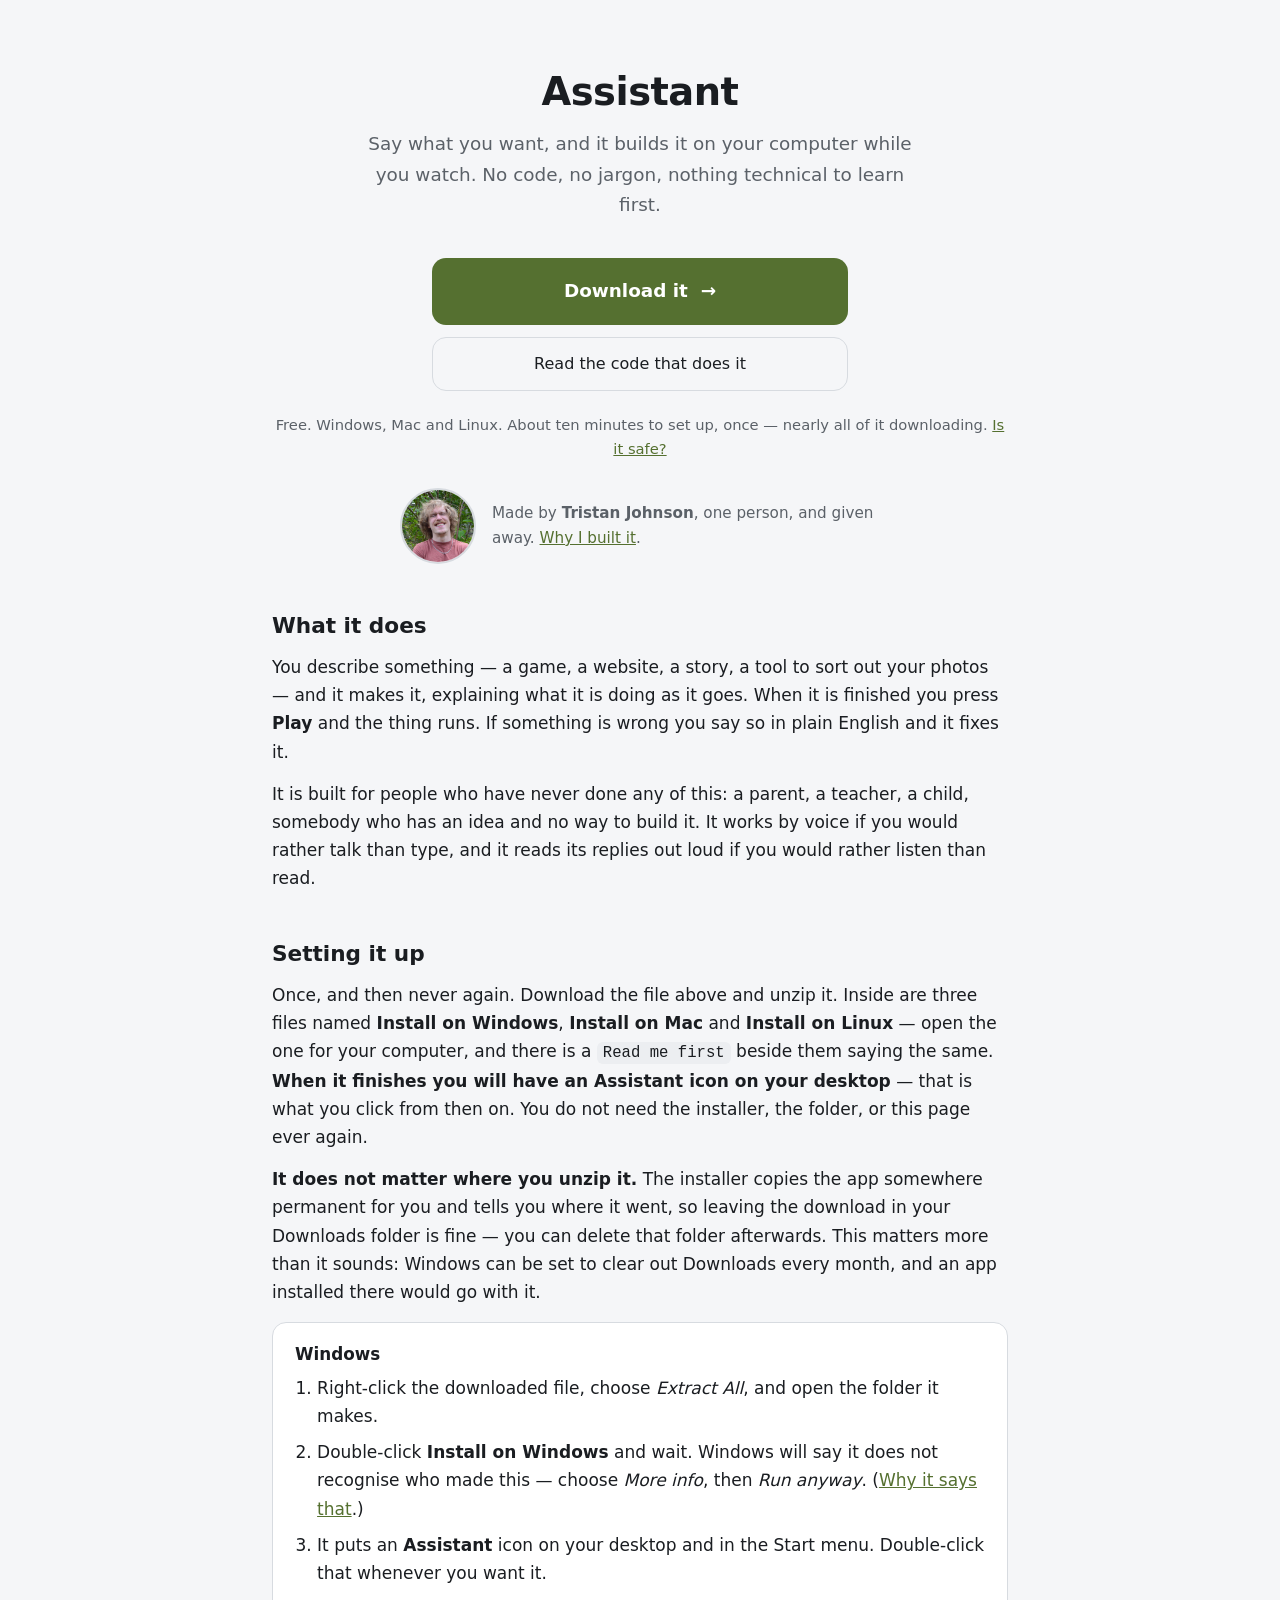
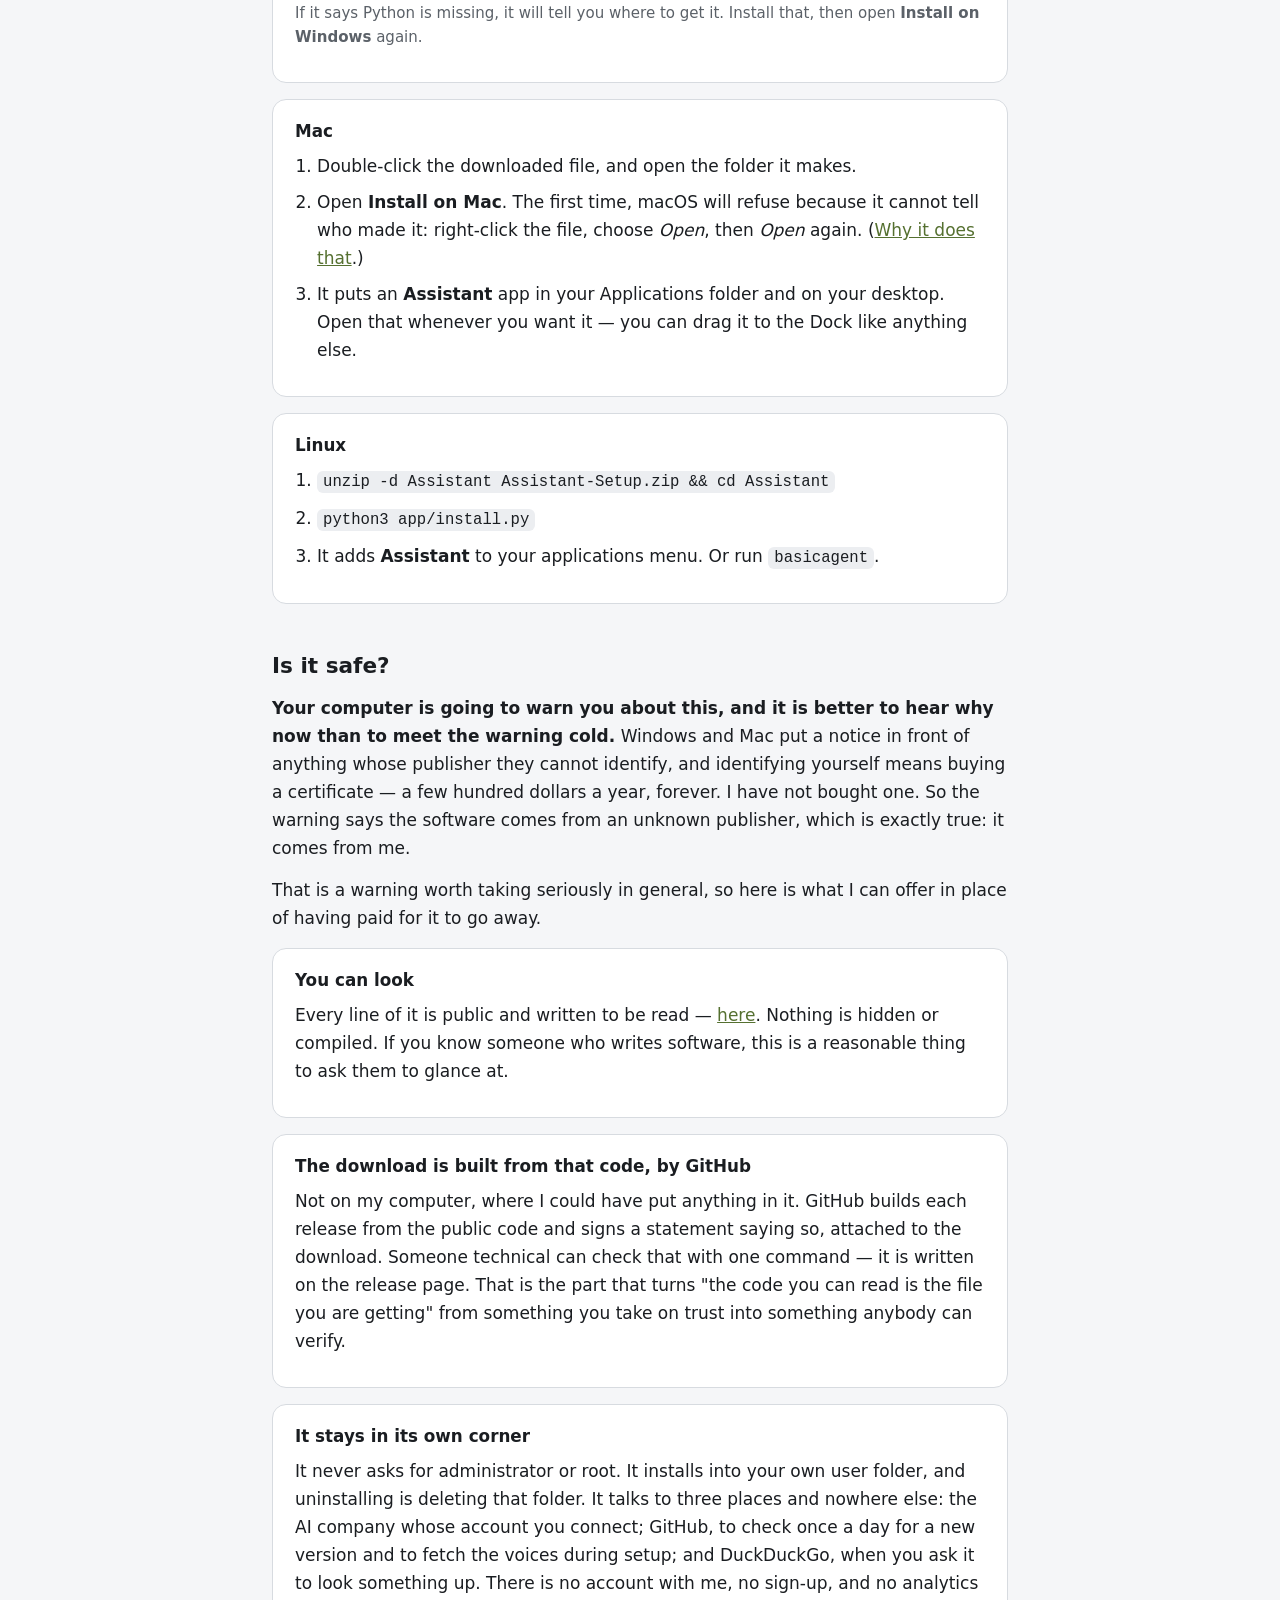
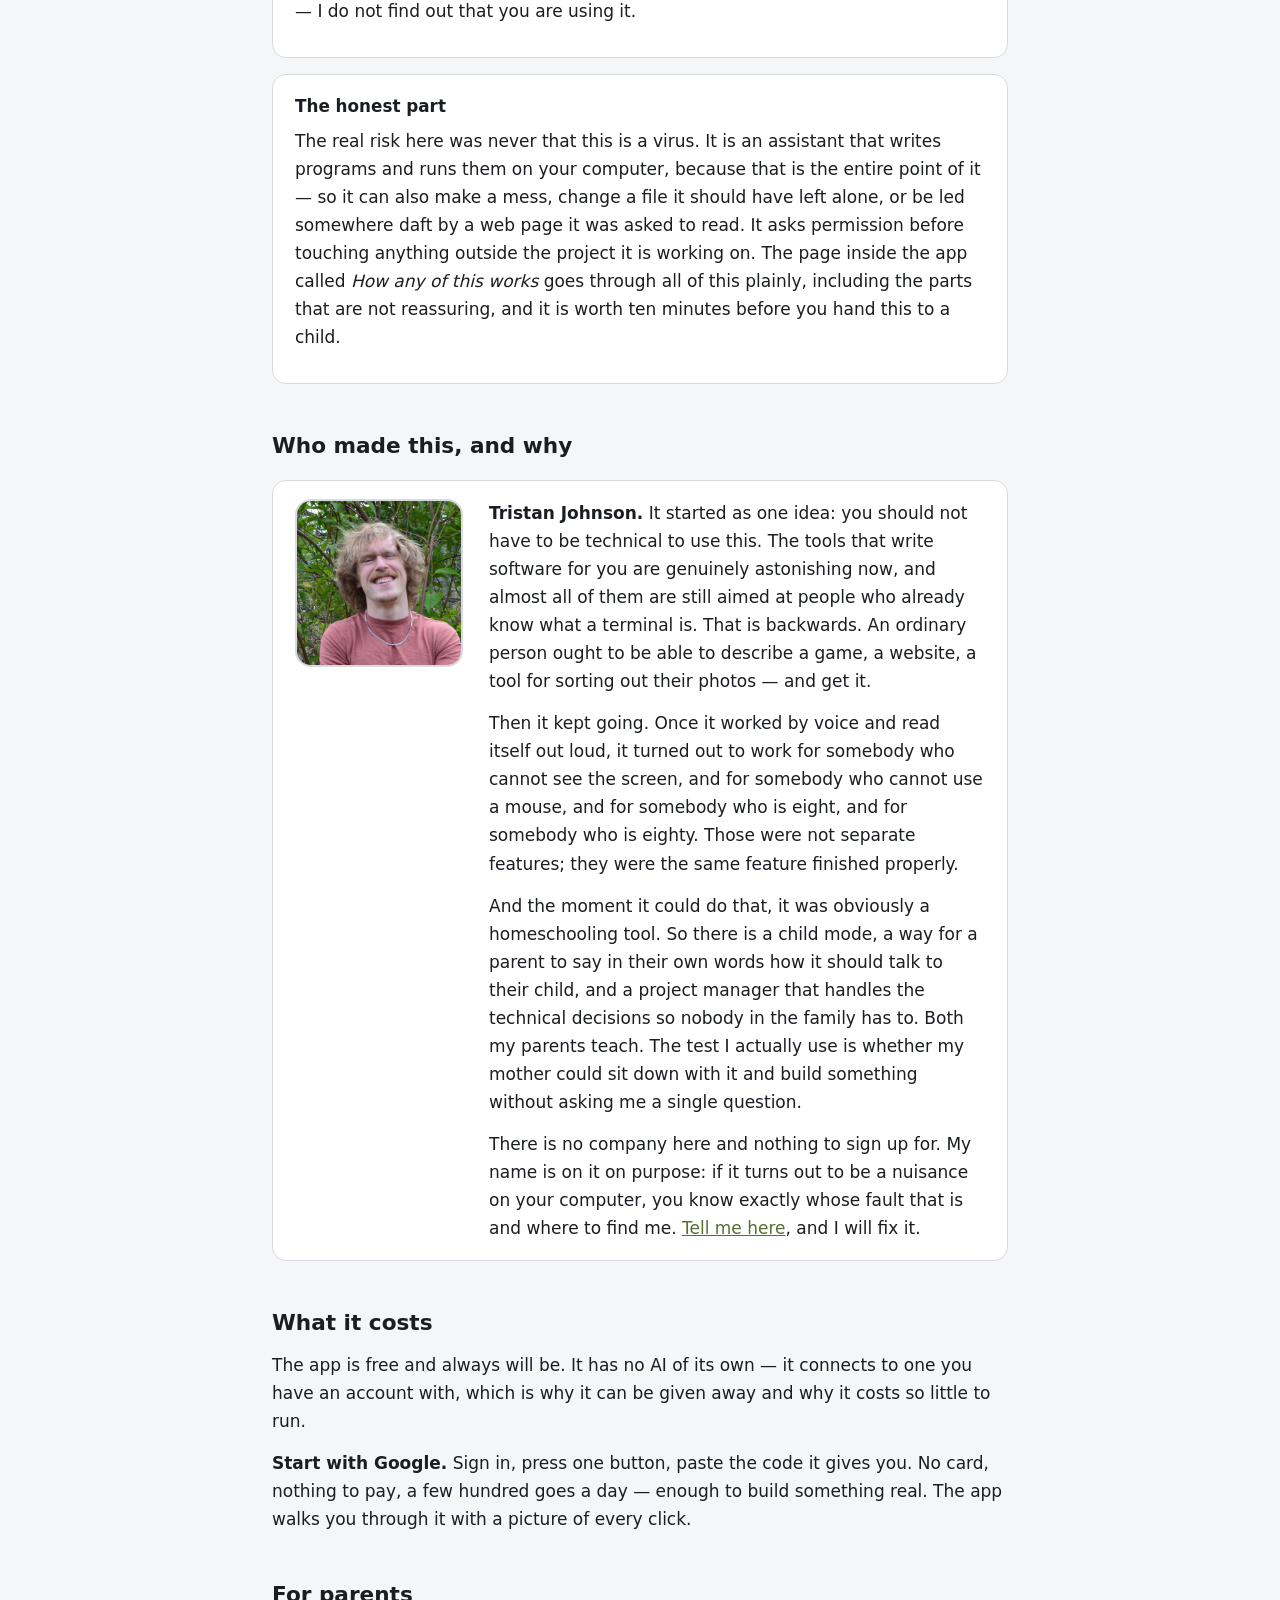
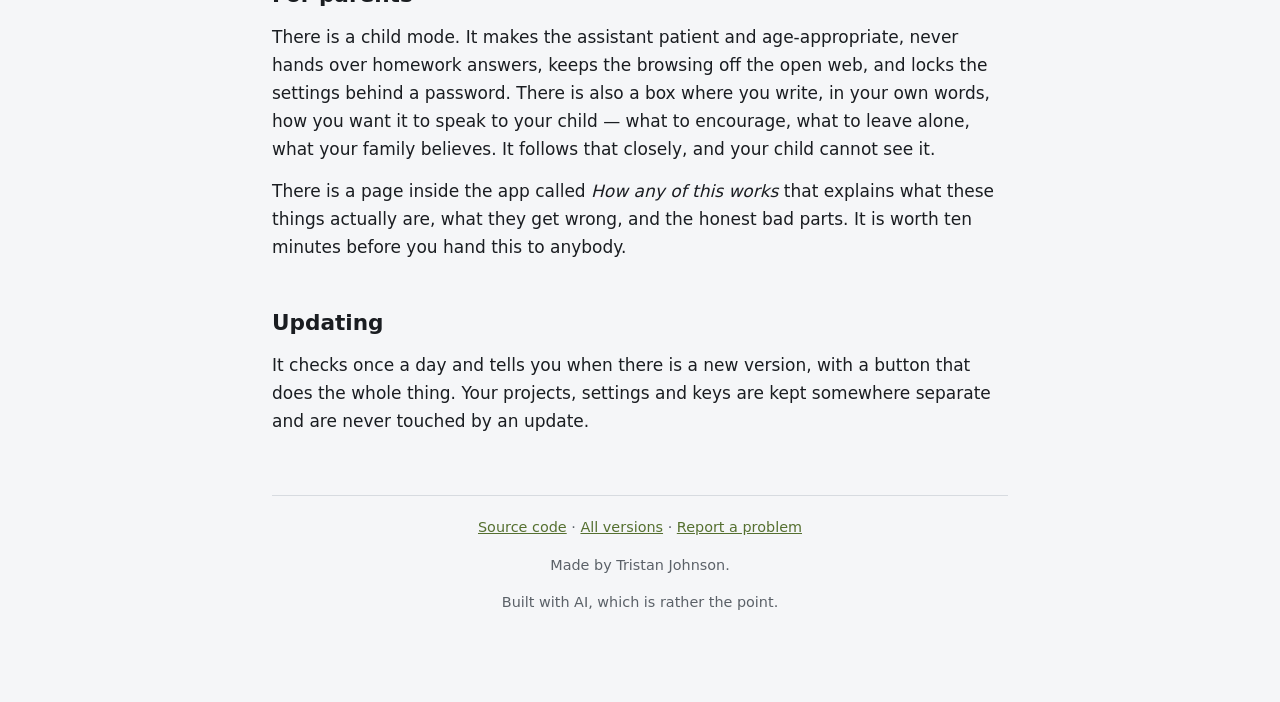
==== commit c24d399f: "The slanted banner, and the real reason this exists The page said this was built for guitar students" ====
--- a/docs/index.html
+++ b/docs/index.html
@@ -52,12 +52,12 @@
   }
   .by p { margin: 0; color: var(--dim); font-size: 0.95rem; }
   .face {
-    flex: 0 0 auto; width: 60px; height: 60px;
+    flex: 0 0 auto; width: 76px; height: 76px;
     border-radius: 50%; object-fit: cover;
     border: 2px solid var(--edge);
   }
-  .who { display: flex; gap: 22px; align-items: flex-start; }
-  .who .face { width: 108px; height: 108px; }
+  .who { display: flex; gap: 26px; align-items: flex-start; }
+  .who .face { width: 168px; height: 168px; border-radius: 16px; }
   .who p:last-child { margin-bottom: 0; }
   @media (max-width: 30rem) {
     .who { display: block; }
@@ -103,9 +103,8 @@
 
 <div class="by">
   <img class="face" src="tristan.jpg" alt="Tristan Johnson">
-  <p>Made by <strong>Tristan Johnson</strong>. If I taught your child guitar,
-  this is the same me — I built it for the families I teach.
-  <a href="#who">More about that</a>.</p>
+  <p>Made by <strong>Tristan Johnson</strong>, one person, and given away.
+  <a href="#who">Why I built it</a>.</p>
 </div>
 
 <h2>What it does</h2>
@@ -222,18 +221,30 @@
   minutes before you hand this to a child.</p>
 </div>
 
-<h2 id="who">Who made this</h2>
+<h2 id="who">Who made this, and why</h2>
 <div class="card who">
   <img class="face" src="tristan.jpg" alt="Tristan Johnson">
   <div>
-    <p><strong>Tristan Johnson.</strong> I teach guitar, and a lot of the
-    people I teach are homeschooled. This started because one of them wanted to
-    make a game and there was nothing I could hand them that did not begin with
-    a wall of setup, an account, or a monthly bill.</p>
-    <p>So it is not a product and there is no company behind it. It is one
-    person's software, given away, and my name is on it on purpose: if this
-    turns out to be a nuisance on your computer, you know exactly whose fault
-    that is and where to find me.
+    <p><strong>Tristan Johnson.</strong> It started as one idea: you should not
+    have to be technical to use this. The tools that write software for you are
+    genuinely astonishing now, and almost all of them are still aimed at people
+    who already know what a terminal is. That is backwards. An ordinary person
+    ought to be able to describe a game, a website, a tool for sorting out their
+    photos — and get it.</p>
+    <p>Then it kept going. Once it worked by voice and read itself out loud, it
+    turned out to work for somebody who cannot see the screen, and for somebody
+    who cannot use a mouse, and for somebody who is eight, and for somebody who
+    is eighty. Those were not separate features; they were the same feature
+    finished properly.</p>
+    <p>And the moment it could do that, it was obviously a homeschooling tool.
+    So there is a child mode, a way for a parent to say in their own words how
+    it should talk to their child, and a project manager that handles the
+    technical decisions so nobody in the family has to. Both my parents teach.
+    The test I actually use is whether my mother could sit down with it and
+    build something without asking me a single question.</p>
+    <p>There is no company here and nothing to sign up for. My name is on it on
+    purpose: if it turns out to be a nuisance on your computer, you know exactly
+    whose fault that is and where to find me.
     <a href="https://github.com/Tristan367/basicagent/issues">Tell me here</a>,
     and I will fix it.</p>
   </div>
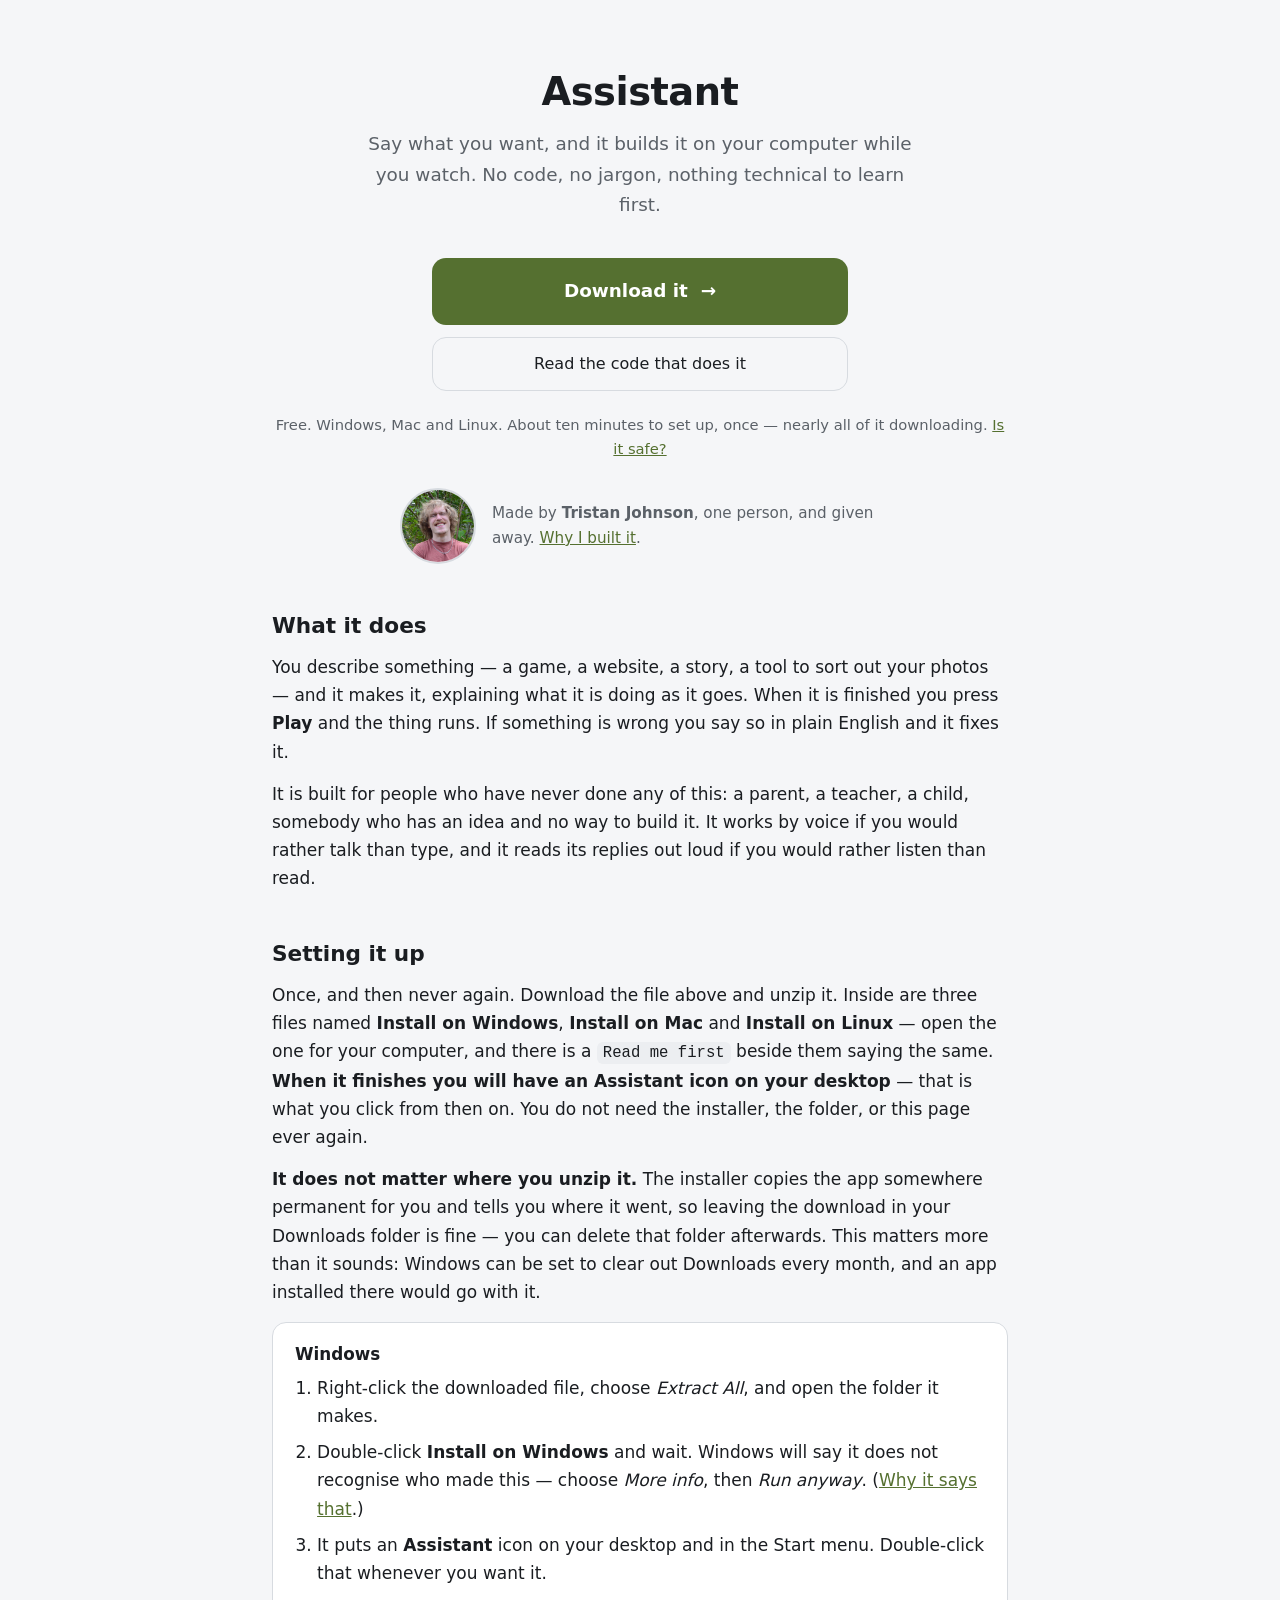
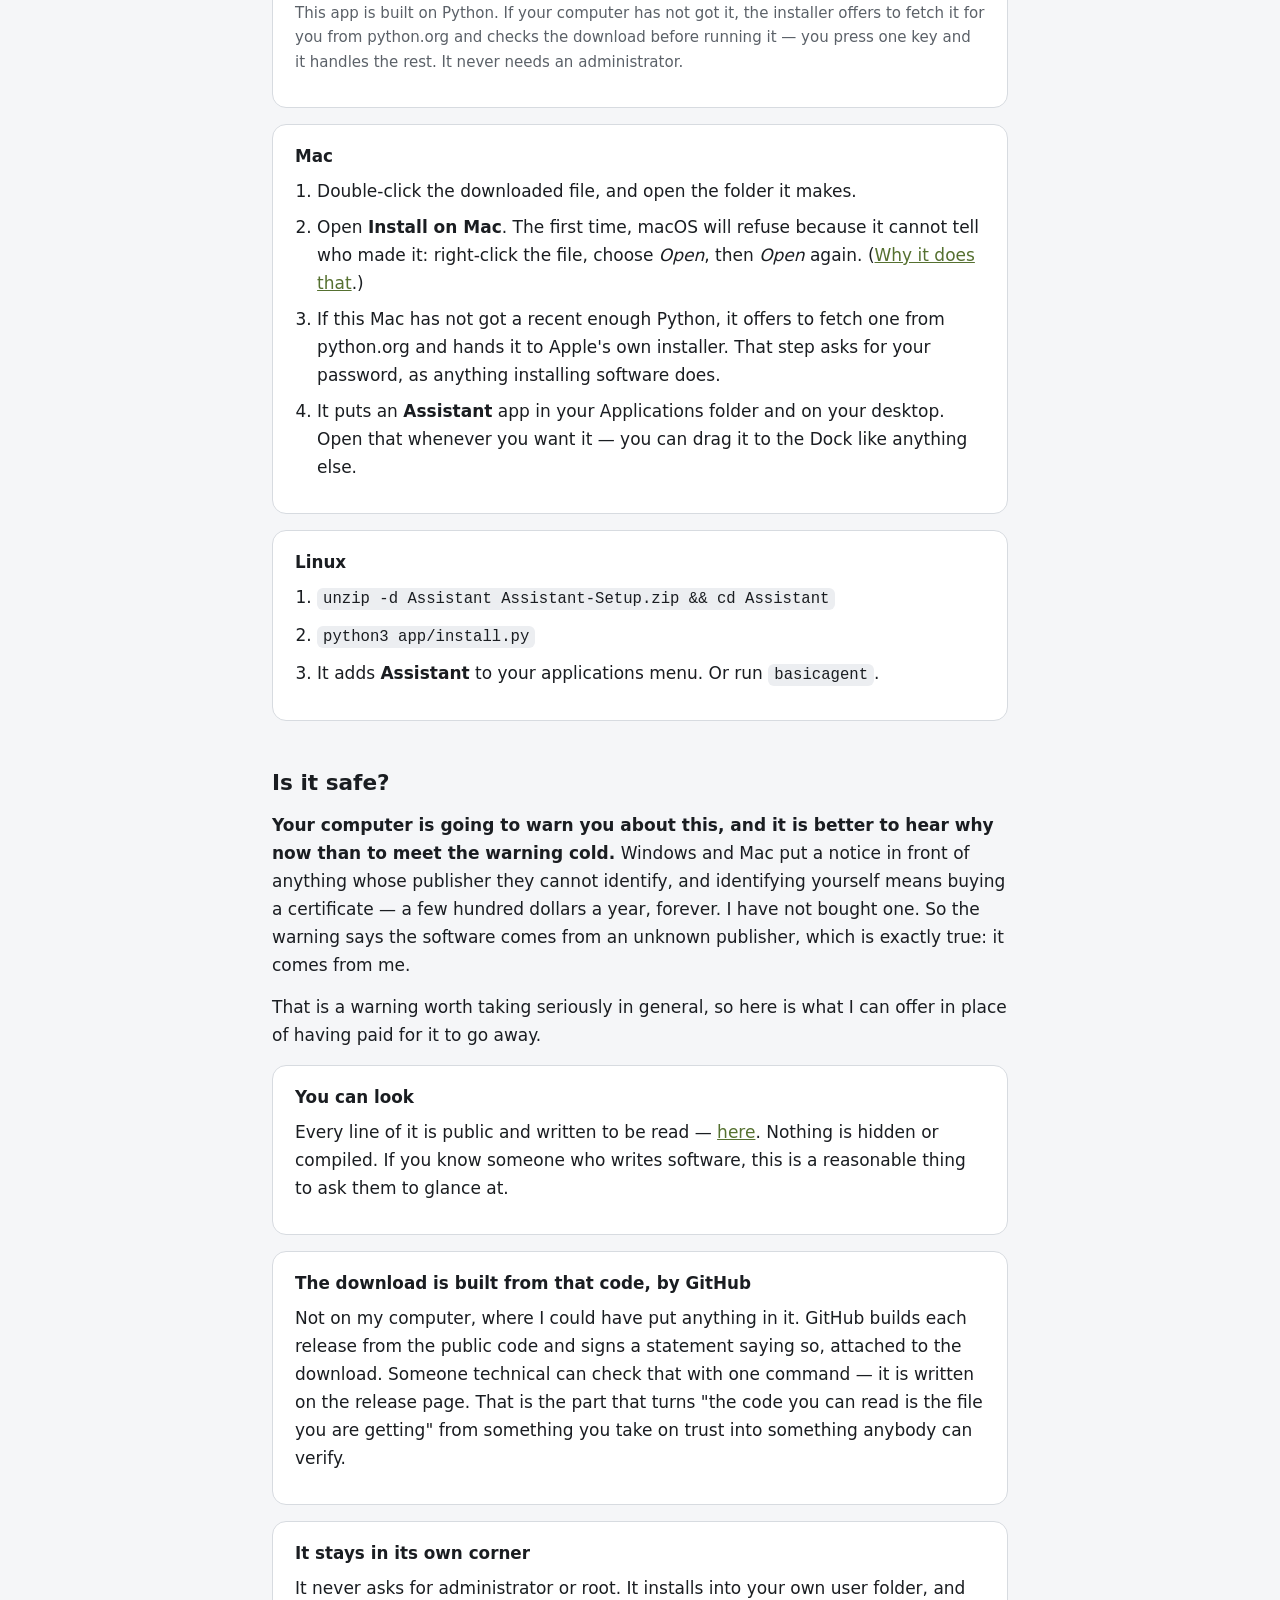
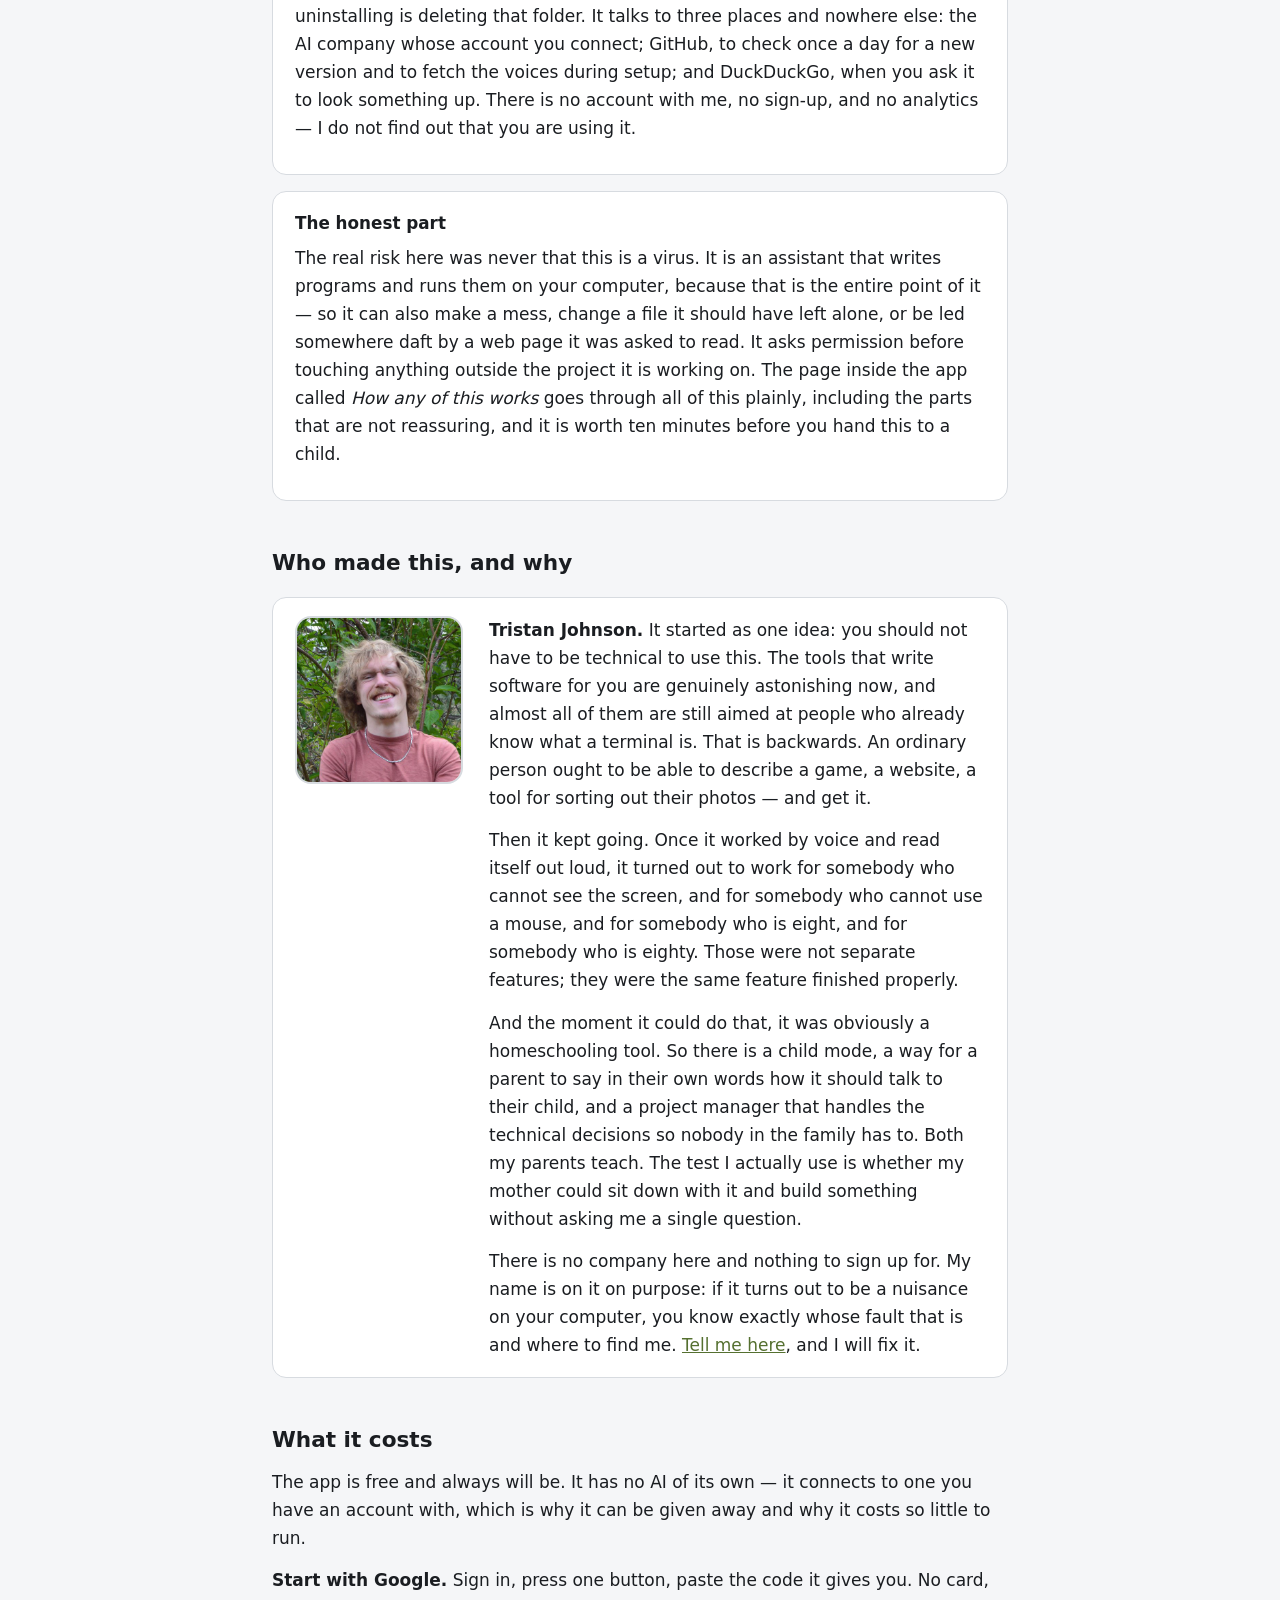
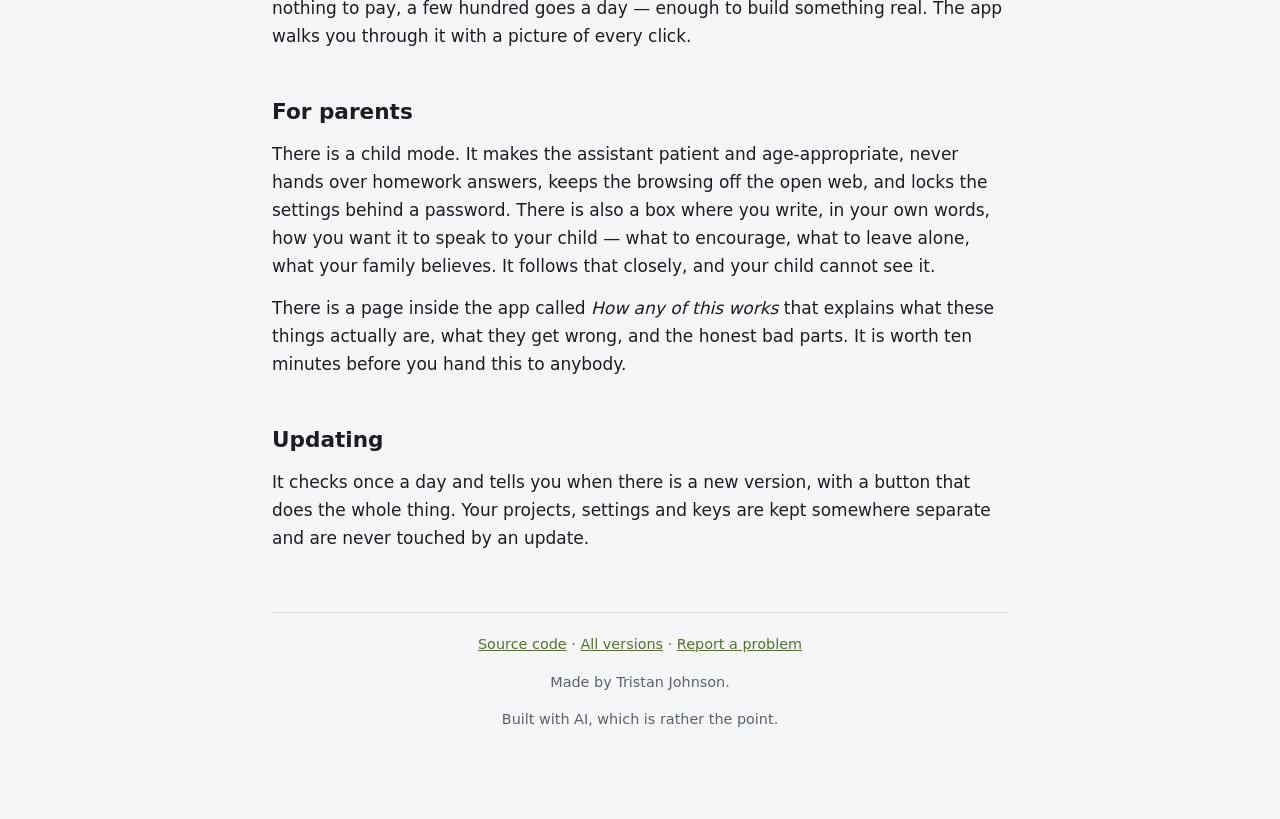
==== commit bd79af2a: "Fetch Python instead of mentioning it "If it says Python is missing, it will tell you where to get i" ====
--- a/docs/index.html
+++ b/docs/index.html
@@ -142,8 +142,10 @@
     <li>It puts an <strong>Assistant</strong> icon on your desktop and in the
       Start menu. Double-click that whenever you want it.</li>
   </ol>
-  <p class="quiet">If it says Python is missing, it will tell you where to get
-  it. Install that, then open <strong>Install on Windows</strong> again.</p>
+  <p class="quiet">This app is built on Python. If your computer has not got
+  it, the installer offers to fetch it for you from python.org and checks the
+  download before running it — you press one key and it handles the rest. It
+  never needs an administrator.</p>
 </div>
 
 <div class="card">
@@ -154,6 +156,9 @@
       refuse because it cannot tell who made it: right-click the file, choose
       <em>Open</em>, then <em>Open</em> again. (<a href="#safe">Why it does
       that</a>.)</li>
+    <li>If this Mac has not got a recent enough Python, it offers to fetch one
+      from python.org and hands it to Apple's own installer. That step asks for
+      your password, as anything installing software does.</li>
     <li>It puts an <strong>Assistant</strong> app in your Applications folder
       and on your desktop. Open that whenever you want it — you can drag it to
       the Dock like anything else.</li>
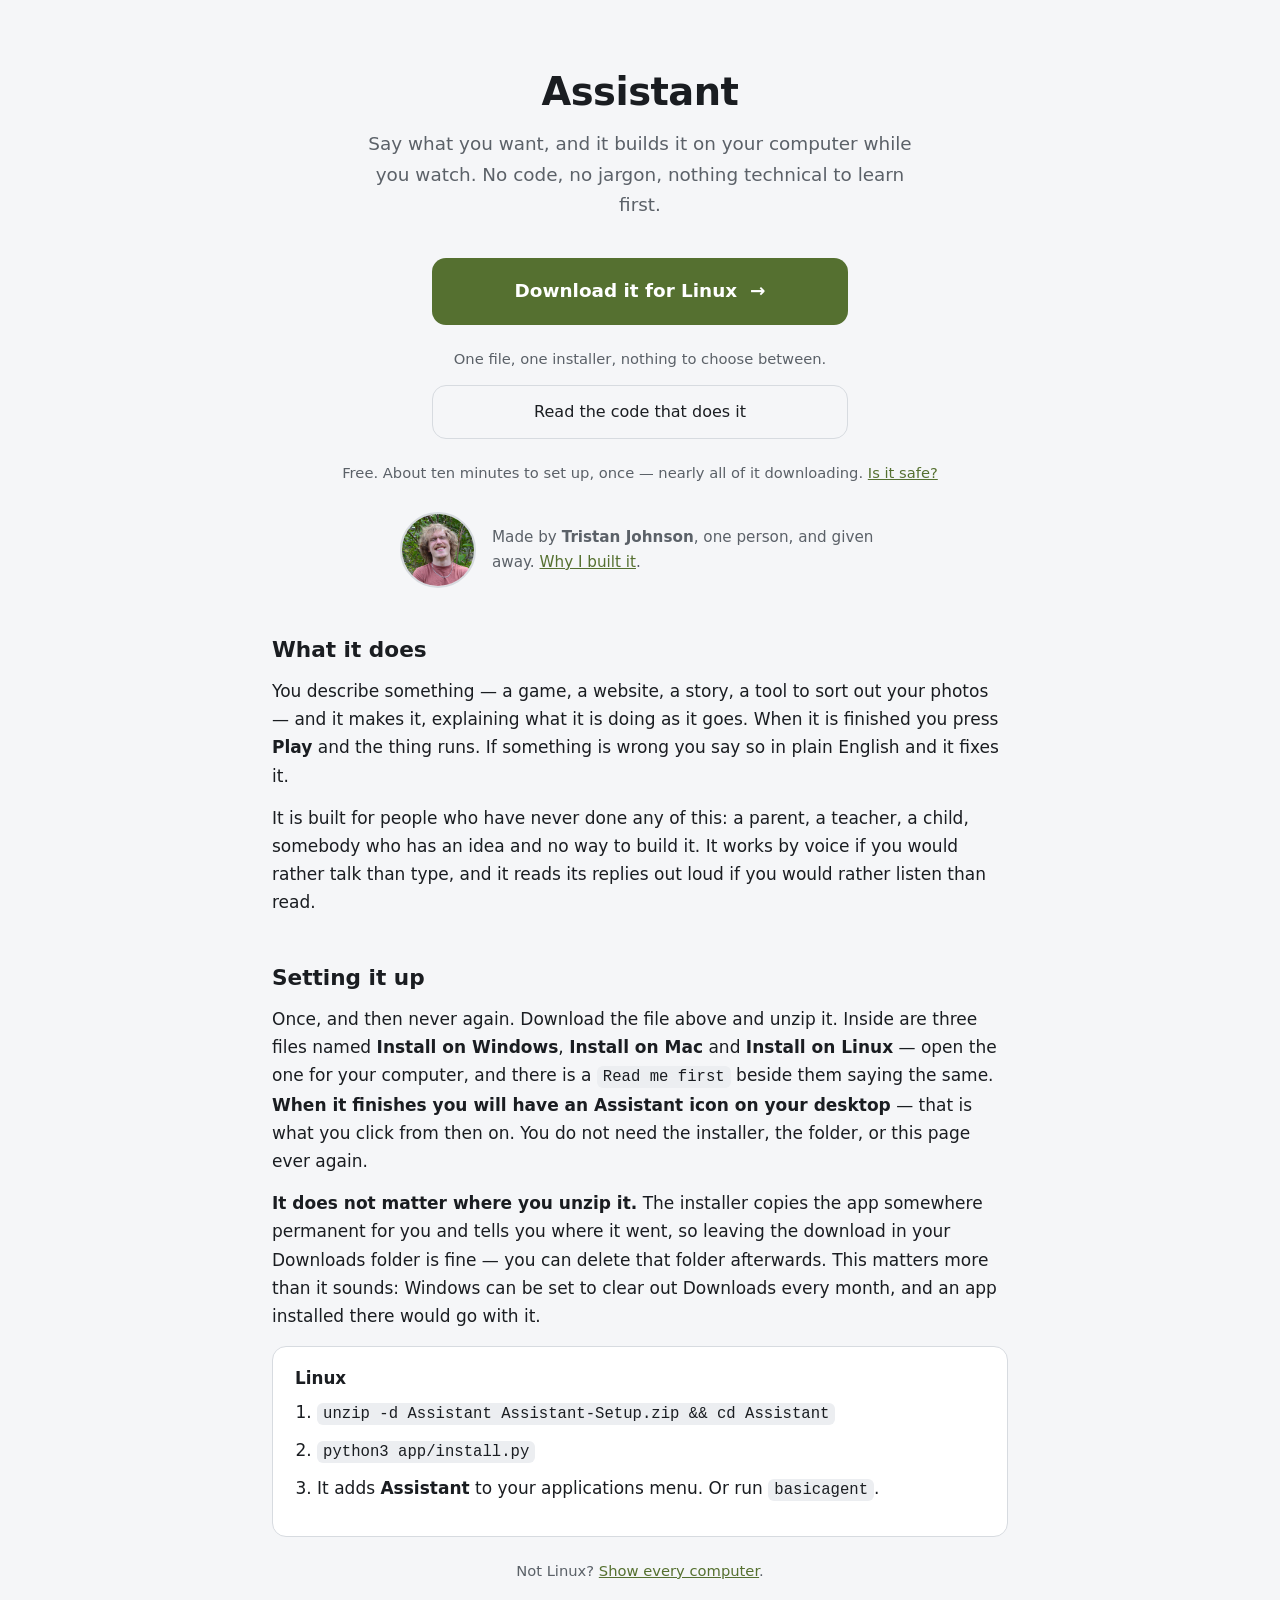
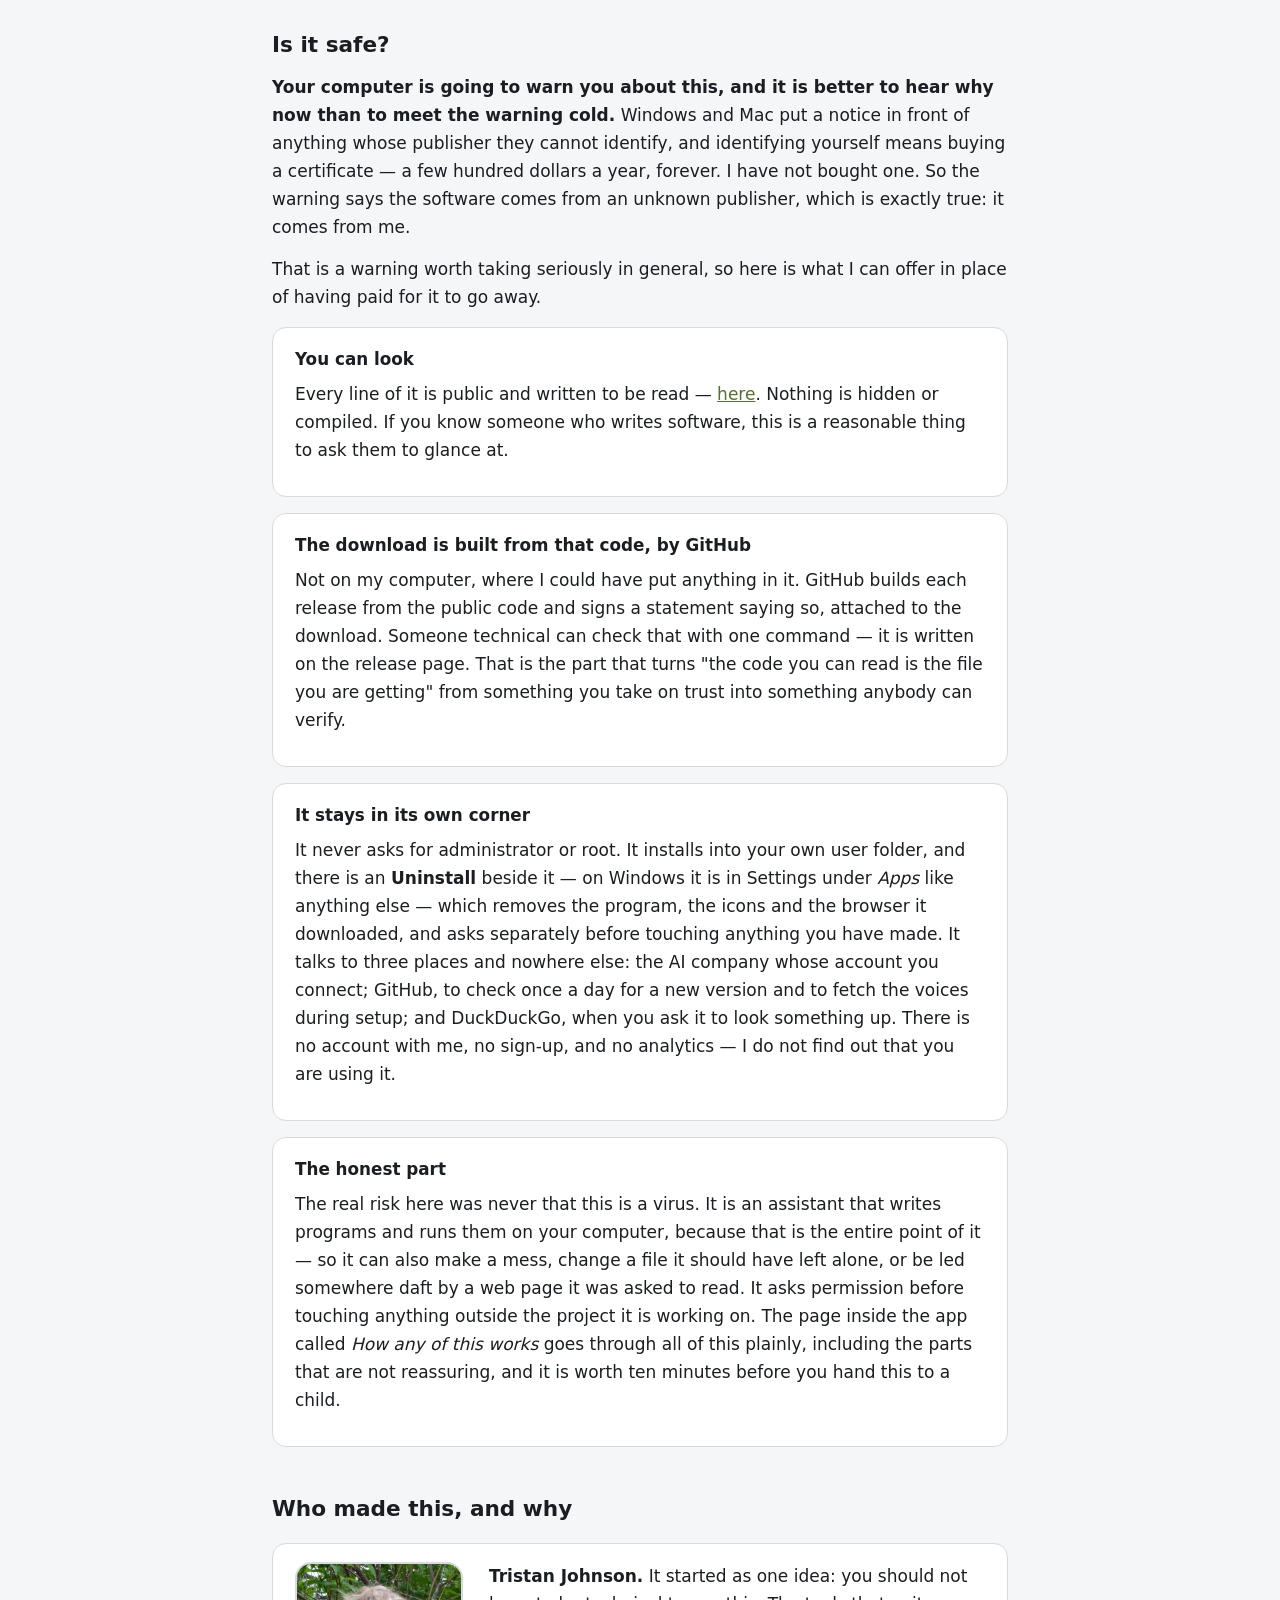
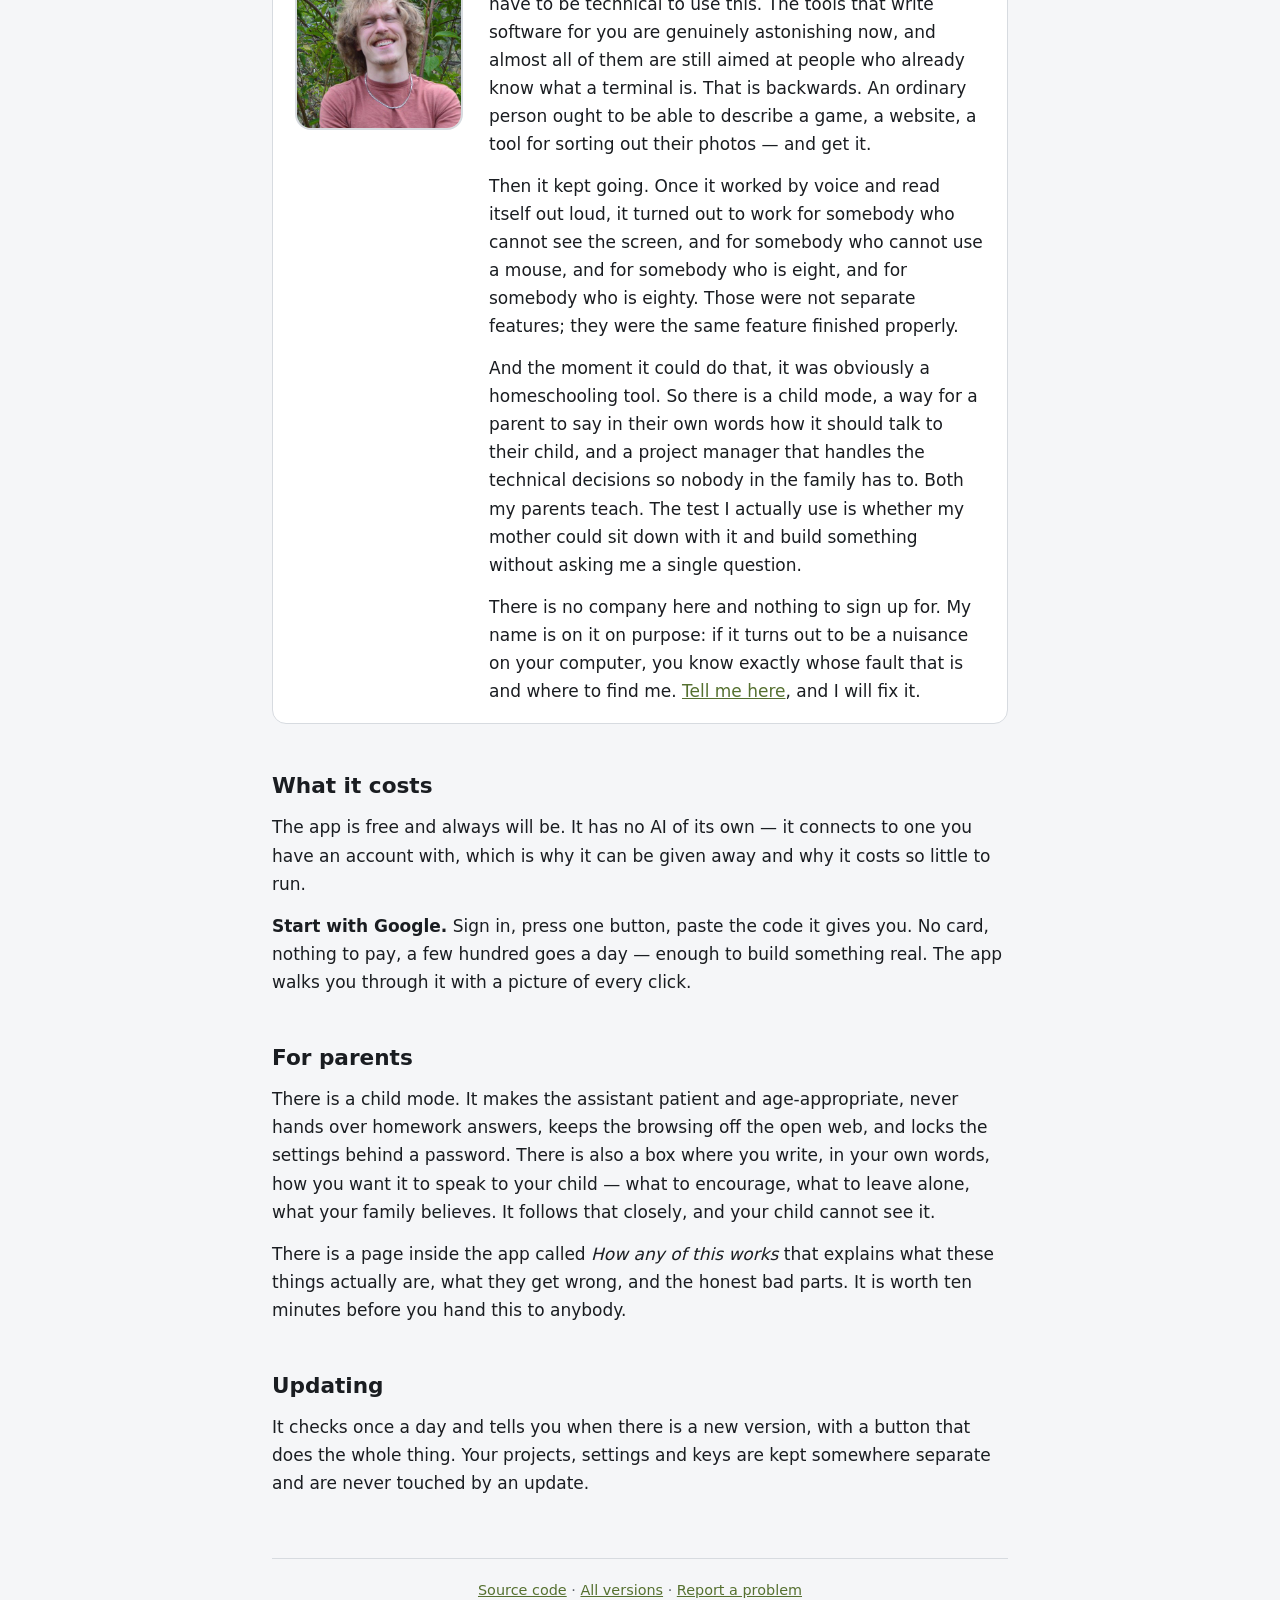
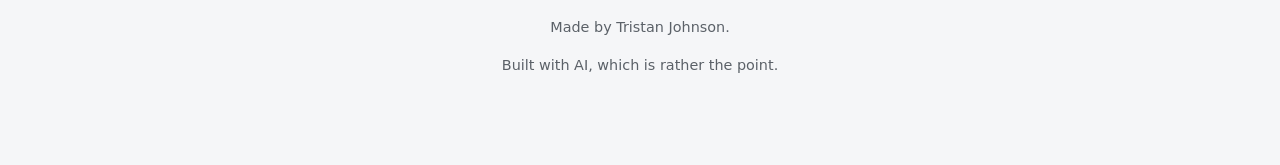
==== commit 0dca2a47: "One download per computer, and a way to take it off again "Windows, Mac or Linux?" is a question a l" ====
--- a/docs/index.html
+++ b/docs/index.html
@@ -92,14 +92,15 @@
   watch. No code, no jargon, nothing technical to learn first.</p>
 </header>
 
-<a class="get" href="https://github.com/Tristan367/basicagent/releases/latest/download/Assistant-Setup.zip">
+<a class="get" id="get" href="https://github.com/Tristan367/basicagent/releases/latest/download/Assistant-Setup.zip">
   Download it &nbsp;&rarr;
 </a>
+<p class="under" id="picked" hidden></p>
 <a class="also" href="https://github.com/Tristan367/basicagent">
   Read the code that does it
 </a>
-<p class="under">Free. Windows, Mac and Linux. About ten minutes to set up, once
-— nearly all of it downloading. <a href="#safe">Is it safe?</a></p>
+<p class="under" id="blurb">Free. Windows, Mac and Linux. About ten minutes to
+set up, once — nearly all of it downloading. <a href="#safe">Is it safe?</a></p>
 
 <div class="by">
   <img class="face" src="tristan.jpg" alt="Tristan Johnson">
@@ -131,7 +132,7 @@
 afterwards. This matters more than it sounds: Windows can be set to clear out
 Downloads every month, and an app installed there would go with it.</p>
 
-<div class="card">
+<div class="card plat" id="card-Windows">
   <h3>Windows</h3>
   <ol>
     <li>Right-click the downloaded file, choose <em>Extract All</em>, and open
@@ -148,7 +149,7 @@
   never needs an administrator.</p>
 </div>
 
-<div class="card">
+<div class="card plat" id="card-Mac">
   <h3>Mac</h3>
   <ol>
     <li>Double-click the downloaded file, and open the folder it makes.</li>
@@ -165,7 +166,7 @@
   </ol>
 </div>
 
-<div class="card">
+<div class="card plat" id="card-Linux">
   <h3>Linux</h3>
   <ol>
     <li><code>unzip -d Assistant Assistant-Setup.zip &amp;&amp; cd Assistant</code></li>
@@ -174,6 +175,8 @@
       <code>basicagent</code>.</li>
   </ol>
 </div>
+
+<p class="under" id="others" hidden></p>
 
 <h2 id="safe">Is it safe?</h2>
 <p><strong>Your computer is going to warn you about this, and it is better to
@@ -206,7 +209,10 @@
 <div class="card">
   <h3>It stays in its own corner</h3>
   <p>It never asks for administrator or root. It installs into your own user
-  folder, and uninstalling is deleting that folder. It talks to three places
+  folder, and there is an <strong>Uninstall</strong> beside it — on Windows it
+  is in Settings under <em>Apps</em> like anything else — which removes the
+  program, the icons and the browser it downloaded, and asks separately before
+  touching anything you have made. It talks to three places
   and nowhere else: the AI company whose account you connect; GitHub, to check
   once a day for a new version and to fetch the voices during setup; and
   DuckDuckGo, when you ask it to look something up. There is no account with
@@ -289,5 +295,82 @@
 </footer>
 
 </div>
+
+<script>
+/* Choosing for people who cannot be expected to choose.
+ *
+ * "Windows, Mac or Linux?" is a question a lot of the people this is built for
+ * genuinely cannot answer -- they have a computer, and that is as far as it
+ * goes. Three files to pick between is three chances to take the wrong one and
+ * conclude the thing is broken.
+ *
+ * So the browser is asked what it is running on and the page commits to an
+ * answer: one button, one set of instructions. Everything else is still here,
+ * one click away, because a guess can be wrong and a page that has hidden the
+ * thing you need is worse than one that asked.
+ *
+ * This is an enhancement and never a requirement. With no JavaScript the page
+ * is exactly what it was: every platform shown, and a download holding all
+ * three installers. */
+(function () {
+  var base = "https://github.com/Tristan367/basicagent/releases/latest/download/";
+  var names = { Windows: "Windows", Mac: "a Mac", Linux: "Linux" };
+
+  function guess() {
+    var data = navigator.userAgentData;
+    var hint = (data && data.platform) || navigator.platform || "";
+    var agent = navigator.userAgent || "";
+    var both = (hint + " " + agent).toLowerCase();
+    if (/iphone|ipad|ipod|android/.test(both)) return "phone";
+    if (/mac/.test(both)) return "Mac";
+    if (/win/.test(both)) return "Windows";
+    if (/linux|x11|cros/.test(both)) return "Linux";
+    return null;
+  }
+
+  var found = guess();
+  var button = document.getElementById("get");
+  var picked = document.getElementById("picked");
+  var blurb = document.getElementById("blurb");
+  var others = document.getElementById("others");
+
+  if (found === "phone") {
+    /* Worth saying plainly rather than letting somebody download 700 KB of
+       nothing onto a phone and wonder what they did wrong. */
+    button.textContent = "This needs a computer";
+    button.removeAttribute("href");
+    button.style.cursor = "default";
+    picked.textContent = "It builds software and runs it, which a phone or "
+      + "tablet will not do. Open this page on a Windows PC, a Mac or a Linux "
+      + "machine and the download will be here.";
+    picked.hidden = false;
+    return;
+  }
+  if (!found) return;
+
+  button.href = base + "Assistant-Setup-" + found + ".zip";
+  button.innerHTML = "Download it for " + names[found] + " &nbsp;&rarr;";
+  picked.textContent = "One file, one installer, nothing to choose between.";
+  picked.hidden = false;
+  blurb.innerHTML = "Free. About ten minutes to set up, once — nearly all of "
+    + "it downloading. <a href=\"#safe\">Is it safe?</a>";
+
+  var cards = document.querySelectorAll(".plat");
+  for (var i = 0; i < cards.length; i++) {
+    if (cards[i].id !== "card-" + found) cards[i].hidden = true;
+  }
+  others.innerHTML = "Not " + names[found] + "? "
+    + "<a href=\"#\" id=\"showall\">Show every computer</a>.";
+  others.hidden = false;
+  document.getElementById("showall").addEventListener("click", function (e) {
+    e.preventDefault();
+    for (var i = 0; i < cards.length; i++) cards[i].hidden = false;
+    button.href = base + "Assistant-Setup.zip";
+    button.innerHTML = "Download it &nbsp;&rarr;";
+    picked.textContent = "This one holds the installer for all three.";
+    others.hidden = true;
+  });
+})();
+</script>
 </body>
 </html>
